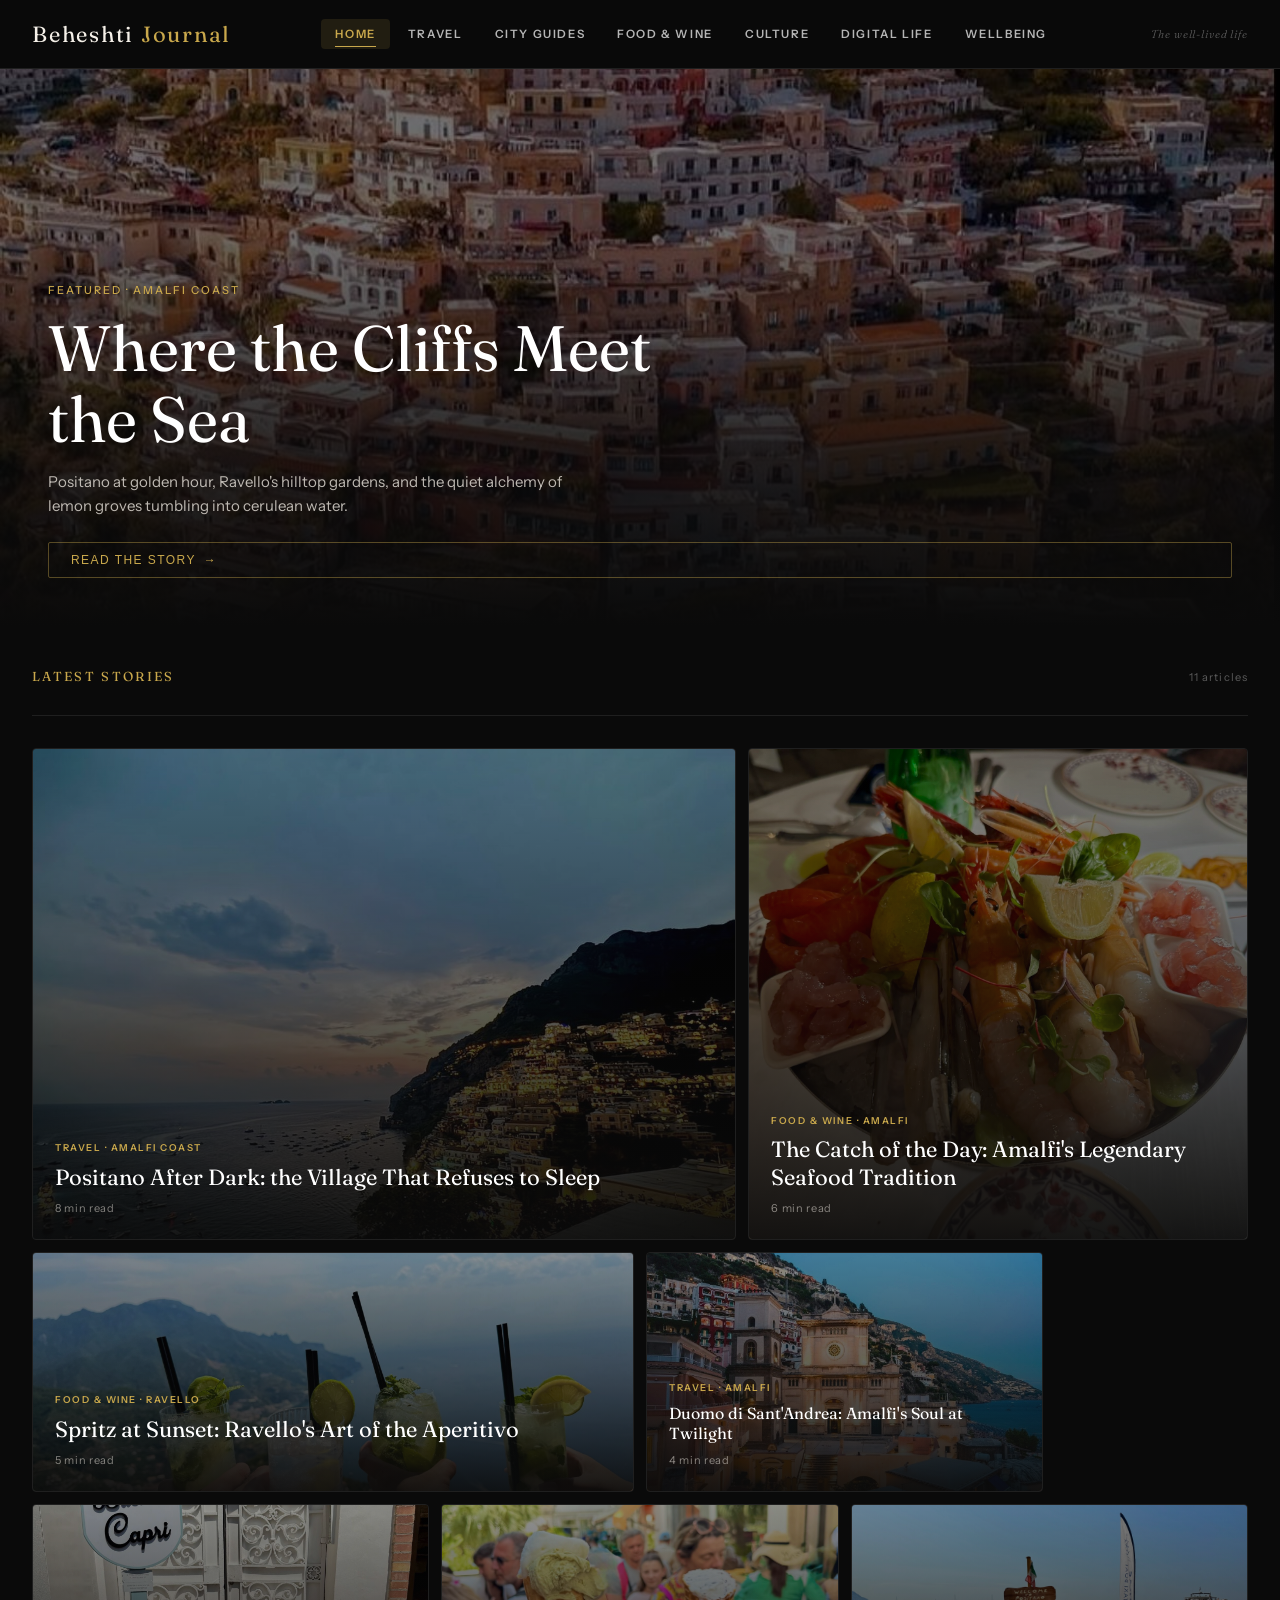
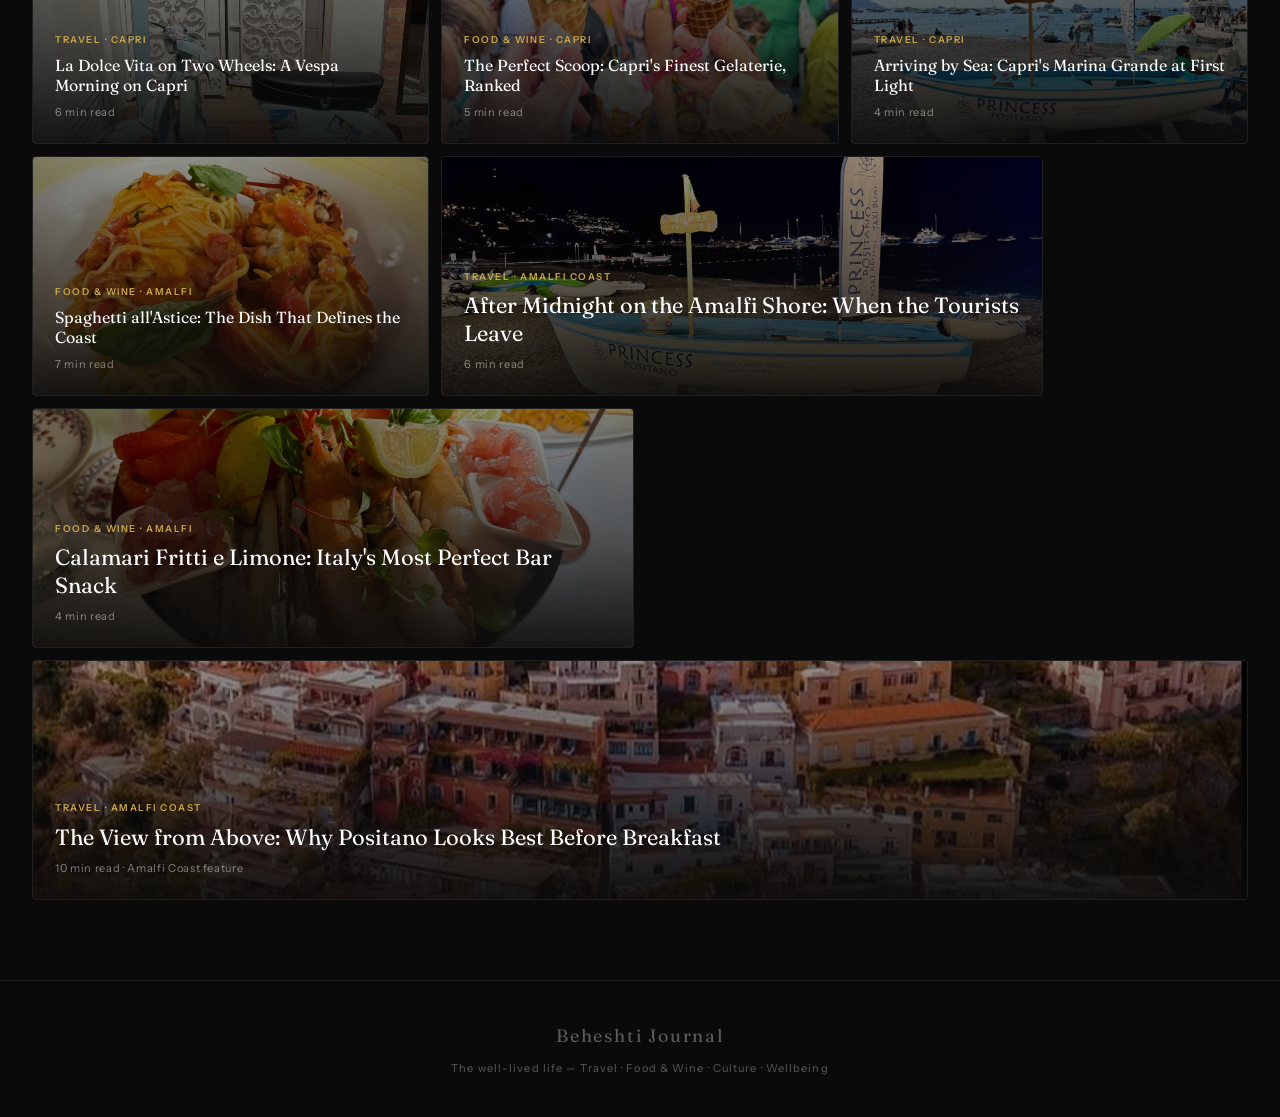
==== archive/index.html @ 1e3272e4 "Launch Beheshti editorial redesign, preserve articles, add privacy and analytics" ====
<!DOCTYPE html>
<html lang="en">
<head><base href="/"><meta name="robots" content="noindex,follow">
  <meta charset="UTF-8" />
  <meta name="viewport" content="width=device-width, initial-scale=1.0" />
  <title>Beheshti Journal — Luxury Travel, Food &amp; Culture</title>
  <meta name="description" content="A luxury editorial journal covering travel, food and wine, culture, and the well-lived life." />
  <link rel="stylesheet" href="style.css" />
</head>
<body>

<!-- ══════════════════════════════════════════════════════════
     HEADER
══════════════════════════════════════════════════════════ -->
<header id="site-header">
  <div class="header-inner">
    <div class="site-wordmark" onclick="showHome()">
      Beheshti <span>Journal</span>
    </div>

    <nav class="main-nav" role="navigation" aria-label="Main navigation">
      <button class="nav-tab active" data-tab="home"        onclick="showTab('home')">Home</button>
      <button class="nav-tab"        data-tab="travel"      onclick="showTab('travel')">Travel</button>
      <button class="nav-tab"        data-tab="city-guides" onclick="showTab('city-guides')">City Guides</button>
      <button class="nav-tab"        data-tab="food"        onclick="showTab('food')">Food &amp; Wine</button>
      <button class="nav-tab"        data-tab="culture"     onclick="showTab('culture')">Culture</button>
      <button class="nav-tab"        data-tab="digital"     onclick="showTab('digital')">Digital Life</button>
      <button class="nav-tab"        data-tab="wellbeing"   onclick="showTab('wellbeing')">Wellbeing</button>
    </nav>

    <div class="header-right">
      <span class="tagline">The well-lived life</span>
    </div>
  </div>
</header>

<!-- ══════════════════════════════════════════════════════════
     APP SHELL
══════════════════════════════════════════════════════════ -->
<main id="app">

  <!-- ── ARTICLE VIEW (shared, overlays tabs) ─────────────── -->
  <div id="article-view"></div>

  <!-- ── HOME TAB ─────────────────────────────────────────── -->
  <div id="tab-home" class="view active">

    <!-- Hero -->
    <div class="hero">
      <div class="hero-bg" id="hero-bg"
           style="background-image:url('images/travel-amalfi-positano-aerial.jpg')"></div>
      <div class="hero-overlay"></div>
      <div class="hero-content">
        <p class="hero-eyebrow">Featured · Amalfi Coast</p>
        <h1 class="hero-title">Where the Cliffs Meet the Sea</h1>
        <p class="hero-sub">Positano at golden hour, Ravello's hilltop gardens, and the quiet alchemy of lemon groves tumbling into cerulean water.</p>
        <button class="btn-read" onclick="openArticle('positano-aerial')">Read the story</button>
      </div>
    </div>

    <!-- Bento grid -->
    <div class="section-wrap">
      <div class="section-header">
        <span class="section-title">Latest Stories</span>
        <span class="section-count">11 articles</span>
      </div>

      <div class="bento-grid">

        <!-- Row 1: hero + tall -->
        <div class="card card--hero" onclick="openArticle('positano-dusk')">
          <div class="card-img"><img src="images/travel-amalfi-positano-dusk.jpg" alt="Positano at dusk" loading="lazy" /></div>
          <div class="card-overlay"></div>
          <div class="card-body">
            <span class="card-cat">Travel · Amalfi Coast</span>
            <h2 class="card-title">Positano After Dark: the Village That Refuses to Sleep</h2>
            <p class="card-meta">8 min read</p>
          </div>
        </div>

        <div class="card card--tall" onclick="openArticle('seafood-platter')">
          <div class="card-img"><img src="images/food-amalfi-seafood-platter.jpg" alt="Amalfi seafood platter" loading="lazy" /></div>
          <div class="card-overlay"></div>
          <div class="card-body">
            <span class="card-cat">Food &amp; Wine · Amalfi</span>
            <h2 class="card-title">The Catch of the Day: Amalfi's Legendary Seafood Tradition</h2>
            <p class="card-meta">6 min read</p>
          </div>
        </div>

        <!-- Row 2: wide + std + std -->
        <div class="card card--wide" onclick="openArticle('ravello-cocktails')">
          <div class="card-img"><img src="images/food-amalfi-ravello-cocktails.jpg" alt="Cocktails in Ravello" loading="lazy" /></div>
          <div class="card-overlay"></div>
          <div class="card-body">
            <span class="card-cat">Food &amp; Wine · Ravello</span>
            <h2 class="card-title">Spritz at Sunset: Ravello's Art of the Aperitivo</h2>
            <p class="card-meta">5 min read</p>
          </div>
        </div>

        <div class="card card--std" onclick="openArticle('church-dusk')">
          <div class="card-img"><img src="images/travel-amalfi-church-dusk.jpg" alt="Amalfi church at dusk" loading="lazy" /></div>
          <div class="card-overlay"></div>
          <div class="card-body">
            <span class="card-cat">Travel · Amalfi</span>
            <h2 class="card-title">Duomo di Sant'Andrea: Amalfi's Soul at Twilight</h2>
            <p class="card-meta">4 min read</p>
          </div>
        </div>

        <div class="card card--std" onclick="openArticle('capri-vespa')">
          <div class="card-img"><img src="images/travel-capri-dg-vespa.jpg" alt="Vespa on Capri" loading="lazy" /></div>
          <div class="card-overlay"></div>
          <div class="card-body">
            <span class="card-cat">Travel · Capri</span>
            <h2 class="card-title">La Dolce Vita on Two Wheels: A Vespa Morning on Capri</h2>
            <p class="card-meta">6 min read</p>
          </div>
        </div>

        <!-- Row 3 -->
        <div class="card card--std" onclick="openArticle('capri-gelato')">
          <div class="card-img"><img src="images/travel-capri-gelato.jpg" alt="Gelato on Capri" loading="lazy" /></div>
          <div class="card-overlay"></div>
          <div class="card-body">
            <span class="card-cat">Food &amp; Wine · Capri</span>
            <h2 class="card-title">The Perfect Scoop: Capri's Finest Gelaterie, Ranked</h2>
            <p class="card-meta">5 min read</p>
          </div>
        </div>

        <div class="card card--std" onclick="openArticle('capri-marina')">
          <div class="card-img"><img src="images/travel-capri-marina.jpg" alt="Capri marina" loading="lazy" /></div>
          <div class="card-overlay"></div>
          <div class="card-body">
            <span class="card-cat">Travel · Capri</span>
            <h2 class="card-title">Arriving by Sea: Capri's Marina Grande at First Light</h2>
            <p class="card-meta">4 min read</p>
          </div>
        </div>

        <div class="card card--std" onclick="openArticle('lobster-pasta')">
          <div class="card-img"><img src="images/food-amalfi-lobster-pasta.jpg" alt="Lobster pasta Amalfi" loading="lazy" /></div>
          <div class="card-overlay"></div>
          <div class="card-body">
            <span class="card-cat">Food &amp; Wine · Amalfi</span>
            <h2 class="card-title">Spaghetti all'Astice: The Dish That Defines the Coast</h2>
            <p class="card-meta">7 min read</p>
          </div>
        </div>

        <!-- Row 4 -->
        <div class="card card--wide" onclick="openArticle('beach-night')">
          <div class="card-img"><img src="images/travel-amalfi-beach-night.jpg" alt="Amalfi beach at night" loading="lazy" /></div>
          <div class="card-overlay"></div>
          <div class="card-body">
            <span class="card-cat">Travel · Amalfi Coast</span>
            <h2 class="card-title">After Midnight on the Amalfi Shore: When the Tourists Leave</h2>
            <p class="card-meta">6 min read</p>
          </div>
        </div>

        <div class="card card--wide" onclick="openArticle('calamari')">
          <div class="card-img"><img src="images/food-amalfi-calamari.jpg" alt="Calamari fritti" loading="lazy" /></div>
          <div class="card-overlay"></div>
          <div class="card-body">
            <span class="card-cat">Food &amp; Wine · Amalfi</span>
            <h2 class="card-title">Calamari Fritti e Limone: Italy's Most Perfect Bar Snack</h2>
            <p class="card-meta">4 min read</p>
          </div>
        </div>

        <!-- Full-width feature -->
        <div class="card card--full" onclick="openArticle('positano-aerial')">
          <div class="card-img"><img src="images/travel-amalfi-positano-aerial.jpg" alt="Positano aerial" loading="lazy" /></div>
          <div class="card-overlay"></div>
          <div class="card-body">
            <span class="card-cat">Travel · Amalfi Coast</span>
            <h2 class="card-title">The View from Above: Why Positano Looks Best Before Breakfast</h2>
            <p class="card-meta">10 min read · Amalfi Coast feature</p>
          </div>
        </div>

      </div><!-- /.bento-grid -->
    </div><!-- /.section-wrap -->
  </div><!-- #tab-home -->


  <!-- ── TRAVEL TAB ─────────────────────────────────────────── -->
  <div id="tab-travel" class="view">
    <div class="section-wrap">
      <div class="section-header">
        <span class="section-title">Travel</span>
        <span class="section-desc">Places we've been and how they actually felt.</span>
        <span class="section-count">7 stories</span>
      </div>
      <div class="tab-grid">
        <div class="card card--featured" onclick="openArticle('ferragosto-amalfi')">
          <div class="card-img"><img src="images/travel-amalfi-positano-dusk.jpg" alt="Positano at dusk, Ferragosto night — boats in the bay, town lit from below"></div>
          <div class="card-overlay"></div>
          <div class="card-body"><span class="card-cat">Travel · Amalfi Coast</span><h2 class="card-title">Ferragosto on the Amalfi Coast</h2></div>
        </div>
        <div class="card" onclick="openArticle('positano-aerial')">
          <div class="card-img"><img src="images/travel-amalfi-positano-aerial.jpg" alt="Positano aerial" loading="lazy" /></div>
          <div class="card-overlay"></div>
          <div class="card-body"><span class="card-cat">Amalfi Coast</span><h2 class="card-title">The View from Above: Why Positano Looks Best Before Breakfast</h2></div>
        </div>
        <div class="card" onclick="openArticle('positano-dusk')">
          <div class="card-img"><img src="images/travel-amalfi-positano-dusk.jpg" alt="Positano at dusk" loading="lazy" /></div>
          <div class="card-overlay"></div>
          <div class="card-body"><span class="card-cat">Amalfi Coast</span><h2 class="card-title">Positano After Dark</h2></div>
        </div>
        <div class="card" onclick="openArticle('church-dusk')">
          <div class="card-img"><img src="images/travel-amalfi-church-dusk.jpg" alt="Amalfi church" loading="lazy" /></div>
          <div class="card-overlay"></div>
          <div class="card-body"><span class="card-cat">Amalfi</span><h2 class="card-title">Duomo di Sant'Andrea at Twilight</h2></div>
        </div>
        <div class="card" onclick="openArticle('capri-vespa')">
          <div class="card-img"><img src="images/travel-capri-dg-vespa.jpg" alt="Vespa Capri" loading="lazy" /></div>
          <div class="card-overlay"></div>
          <div class="card-body"><span class="card-cat">Capri</span><h2 class="card-title">La Dolce Vita on Two Wheels</h2></div>
        </div>
        <div class="card" onclick="openArticle('capri-marina')">
          <div class="card-img"><img src="images/travel-capri-marina.jpg" alt="Capri marina" loading="lazy" /></div>
          <div class="card-overlay"></div>
          <div class="card-body"><span class="card-cat">Capri</span><h2 class="card-title">Arriving by Sea: Marina Grande at First Light</h2></div>
        </div>
        <div class="card" onclick="openArticle('beach-night')">
          <div class="card-img"><img src="images/travel-amalfi-beach-night.jpg" alt="Amalfi beach night" loading="lazy" /></div>
          <div class="card-overlay"></div>
          <div class="card-body"><span class="card-cat">Amalfi Coast</span><h2 class="card-title">After Midnight on the Amalfi Shore</h2></div>
        </div>
      </div>
    </div>
  </div>

  <!-- ── CITY GUIDES TAB ────────────────────────────────────── -->
  <div id="tab-city-guides" class="view">
    <div class="section-wrap">
      <div class="section-header">
        <span class="section-title">City Guides</span>
        <span class="section-desc">Cities through our lens.</span>
        <span class="section-count">Coming soon</span>
      </div>
      <div class="tab-grid">
        <div class="card card--text" onclick="openArticle('positano-aerial')">
          <div class="card-img"><img src="images/travel-amalfi-positano-aerial.jpg" alt="" loading="lazy" /></div>
          <div class="card-overlay"></div>
          <div class="card-body"><span class="card-cat">Amalfi Coast</span><h2 class="card-title">The Complete Positano Guide</h2><p class="card-meta">Where to stay, eat, and what to skip</p></div>
        </div>
        <div class="card" onclick="openArticle('capri-marina')">
          <div class="card-img"><img src="images/travel-capri-marina.jpg" alt="" loading="lazy" /></div>
          <div class="card-overlay"></div>
          <div class="card-body"><span class="card-cat">Capri</span><h2 class="card-title">Capri: Beyond the Blue Grotto</h2><p class="card-meta">The insider's 48-hour itinerary</p></div>
        </div>
        <div class="card card--text" style="background:var(--bg-card);">
          <div class="card-body" style="justify-content:center; align-items:center; text-align:center;">
            <span class="card-cat">Upcoming</span>
            <h2 class="card-title" style="font-size:18px; color:var(--muted);">Naples · Rome · Ravello</h2>
          </div>
        </div>
      </div>
    </div>
  </div>

  <!-- ── FOOD & WINE TAB ────────────────────────────────────── -->
  <div id="tab-food" class="view">
    <div class="section-wrap">
      <div class="section-header">
        <span class="section-title">Food &amp; Wine</span>
        <span class="section-desc">Meals that stayed with us.</span>
        <span class="section-count">5 stories</span>
      </div>
      <div class="tab-grid">
        <div class="card" onclick="openArticle('seafood-platter')">
          <div class="card-img"><img src="images/food-amalfi-seafood-platter.jpg" alt="Seafood platter" loading="lazy" /></div>
          <div class="card-overlay"></div>
          <div class="card-body"><span class="card-cat">Amalfi</span><h2 class="card-title">The Catch of the Day: Amalfi's Legendary Seafood Tradition</h2></div>
        </div>
        <div class="card" onclick="openArticle('ravello-cocktails')">
          <div class="card-img"><img src="images/food-amalfi-ravello-cocktails.jpg" alt="Ravello cocktails" loading="lazy" /></div>
          <div class="card-overlay"></div>
          <div class="card-body"><span class="card-cat">Ravello</span><h2 class="card-title">Spritz at Sunset: Ravello's Art of the Aperitivo</h2></div>
        </div>
        <div class="card" onclick="openArticle('lobster-pasta')">
          <div class="card-img"><img src="images/food-amalfi-lobster-pasta.jpg" alt="Lobster pasta" loading="lazy" /></div>
          <div class="card-overlay"></div>
          <div class="card-body"><span class="card-cat">Amalfi</span><h2 class="card-title">Spaghetti all'Astice: The Dish That Defines the Coast</h2></div>
        </div>
        <div class="card" onclick="openArticle('capri-gelato')">
          <div class="card-img"><img src="images/travel-capri-gelato.jpg" alt="Capri gelato" loading="lazy" /></div>
          <div class="card-overlay"></div>
          <div class="card-body"><span class="card-cat">Capri</span><h2 class="card-title">The Perfect Scoop: Capri's Finest Gelaterie, Ranked</h2></div>
        </div>
        <div class="card" onclick="openArticle('calamari')">
          <div class="card-img"><img src="images/food-amalfi-calamari.jpg" alt="Calamari fritti" loading="lazy" /></div>
          <div class="card-overlay"></div>
          <div class="card-body"><span class="card-cat">Amalfi</span><h2 class="card-title">Calamari Fritti e Limone</h2></div>
        </div>
      </div>
    </div>
  </div>

  <!-- ── CULTURE TAB ────────────────────────────────────────── -->
  <div id="tab-culture" class="view">
    <div class="section-wrap">
      <div class="section-header">
        <span class="section-title">Culture</span>
        <span class="section-desc">What we're watching, reading, and noticing.</span>
        <span class="section-count">Coming soon</span>
      </div>
      <div class="tab-grid">
        <div class="card" onclick="openArticle('church-dusk')">
          <div class="card-img"><img src="images/travel-amalfi-church-dusk.jpg" alt="Amalfi Duomo" loading="lazy" /></div>
          <div class="card-overlay"></div>
          <div class="card-body"><span class="card-cat">Amalfi</span><h2 class="card-title">The Duomo's Eight Centuries of Stories</h2></div>
        </div>
        <div class="card card--text" style="background:var(--bg-card); border:1px solid var(--border);">
          <div class="card-body" style="justify-content:center; align-items:center; text-align:center; height:100%; position:relative;">
            <span class="card-cat">Upcoming</span>
            <h2 class="card-title" style="font-size:18px; color:var(--muted);">Music · Art · Architecture</h2>
          </div>
        </div>
        <div class="card card--text" style="background:var(--bg-card); border:1px solid var(--border);">
          <div class="card-body" style="justify-content:center; align-items:center; text-align:center; height:100%; position:relative;">
            <span class="card-cat">Upcoming</span>
            <h2 class="card-title" style="font-size:18px; color:var(--muted);">Literature &amp; Film</h2>
          </div>
        </div>
      </div>
    </div>
  </div>

  <!-- ── DIGITAL LIFE TAB ───────────────────────────────────── -->
  <div id="tab-digital" class="view">
    <div class="section-wrap">
      <div class="section-header">
        <span class="section-title">Digital Life</span>
        <span class="section-desc">How we actually use technology.</span>
        <span class="section-count">Coming soon</span>
      </div>
      <div class="tab-grid">
        <div class="card card--text" style="background:var(--bg-card); border:1px solid var(--border);">
          <div class="card-body" style="justify-content:center; align-items:center; text-align:center; height:100%; position:relative;">
            <span class="card-cat">Upcoming</span>
            <h2 class="card-title" style="font-size:18px; color:var(--muted);">Technology &amp; the Well-Lived Life</h2>
          </div>
        </div>
        <div class="card card--text" style="background:var(--bg-card); border:1px solid var(--border);">
          <div class="card-body" style="justify-content:center; align-items:center; text-align:center; height:100%; position:relative;">
            <span class="card-cat">Upcoming</span>
            <h2 class="card-title" style="font-size:18px; color:var(--muted);">Tools We Actually Use</h2>
          </div>
        </div>
        <div class="card card--text" style="background:var(--bg-card); border:1px solid var(--border);">
          <div class="card-body" style="justify-content:center; align-items:center; text-align:center; height:100%; position:relative;">
            <span class="card-cat">Upcoming</span>
            <h2 class="card-title" style="font-size:18px; color:var(--muted);">AI, Travel &amp; Photography</h2>
          </div>
        </div>
      </div>
    </div>
  </div>

  <!-- ── WELLBEING TAB ──────────────────────────────────────── -->
  <div id="tab-wellbeing" class="view">
    <div class="section-wrap">
      <div class="section-header">
        <span class="section-title">Wellbeing</span>
        <span class="section-desc">Routines, resets, and how we live.</span>
        <span class="section-count">Coming soon</span>
      </div>
      <div class="tab-grid">
        <div class="card card--text" style="background:var(--bg-card); border:1px solid var(--border);">
          <div class="card-body" style="justify-content:center; align-items:center; text-align:center; height:100%; position:relative;">
            <span class="card-cat">Upcoming</span>
            <h2 class="card-title" style="font-size:18px; color:var(--muted);">Slow Travel &amp; Mindful Mornings</h2>
          </div>
        </div>
        <div class="card card--text" style="background:var(--bg-card); border:1px solid var(--border);">
          <div class="card-body" style="justify-content:center; align-items:center; text-align:center; height:100%; position:relative;">
            <span class="card-cat">Upcoming</span>
            <h2 class="card-title" style="font-size:18px; color:var(--muted);">The Mediterranean Diet in Practice</h2>
          </div>
        </div>
        <div class="card card--text" style="background:var(--bg-card); border:1px solid var(--border);">
          <div class="card-body" style="justify-content:center; align-items:center; text-align:center; height:100%; position:relative;">
            <span class="card-cat">Upcoming</span>
            <h2 class="card-title" style="font-size:18px; color:var(--muted);">Rest as a Practice</h2>
          </div>
        </div>
      </div>
    </div>
  </div>

</main><!-- /#app -->

<!-- ══════════════════════════════════════════════════════════
     FOOTER
══════════════════════════════════════════════════════════ -->
<footer>
  <div class="footer-inner">
    <p class="footer-word">Beheshti Journal</p>
    <p class="footer-sub">The well-lived life — Travel · Food &amp; Wine · Culture · Wellbeing</p>
  </div>
</footer>

<!-- ══════════════════════════════════════════════════════════
     ARTICLE DATA
══════════════════════════════════════════════════════════ -->
<script>
const ARTICLES = {

  'ferragosto-amalfi': {
    category: 'Travel · Amalfi Coast',
    title: 'Ferragosto on the Amalfi Coast',
    lede: 'Four days in Positano, Amalfi, and Ravello — arriving on Italy\'s most crowded night of the year, and finding something quieter on the other side of it.',
    date: 'August 2025',
    readTime: '12 min read',
    hero: 'images/travel-amalfi-positano-dusk.jpg',
    photos: [
      { src: 'images/travel-amalfi-fireworks-bay.jpg', caption: 'The whole town watched from wherever it could stand.' },
      { src: 'images/travel-amalfi-mojito-toast.jpg', caption: 'Dinner stretched longer than expected.' },
      { src: 'images/travel-amalfi-terrazza-infinito.jpg', caption: 'We didn\'t plan to stay.' },
    ],
    body: `
      <p>We pulled in around five-thirty. The water was already full of boats. Not anchored — waiting. Everything around the bay had the feeling of a crowd holding its breath before something, and we didn\'t yet know what that something was.</p>

      <p>The hotel was halfway up the hill, exactly where the town folds over itself. You could see the church dome from the terrace. Below it, Spiaggia Grande was packed solid, the dark-grey pebbles invisible under bodies and inflatables. It was loud and slightly absurd and completely Italian, and we stood on the terrace watching it for a long time before going inside.</p>

      <div class="article-img-full">
        <img src="images/travel-amalfi-positano-hillside.jpg" alt="Positano hillside at golden hour">
        <p class="caption">First evening light on the hillside.</p>
      </div>

      <p>August 15 is Ferragosto — the Feast of the Assumption, Italy\'s summer peak. In Positano, that means the entire bay turns into a floating party, and at midnight, fireworks launched from the water light up the whole vertical face of the town.</p>

      <h2>La Sponda, Le Sirenuse</h2>

      <p>We had booked La Sponda weeks before leaving. The restaurant is on a terrace cantilevered out from the Le Sirenuse hotel, lit by candles in every direction. The langoustines came first — raw, on ice, arranged with no drama beyond the fact of themselves. They tasted like cold water and salt.</p>

      <div class="article-img-full">
        <img src="images/travel-amalfi-langoustines.jpg" alt="Raw langoustines on ice — La Sponda">
        <p class="caption">The seafood arrived clean and precise.</p>
      </div>

      <p>We ordered the Taurasi next, a 2014 Vigna Cinque Querce from Salvatore Molettieri. Iron and dried fruit and something further back — the kind of wine that slows a meal down, which is what a meal like that one needs.</p>

      <div class="article-img-pair">
        <img src="images/travel-amalfi-taurasi-wine.jpg" alt="Taurasi wine — bottle and glass">
        <img src="images/travel-amalfi-coupe-cocktails.jpg" alt="Two golden coupe cocktails">
      </div>

      <h2>Midnight — Ferragosto</h2>

      <p>We were back on the hotel terrace by eleven-thirty. Then just after midnight — a single launch from the water, a pause, and the sky opened. What surprised us was the sound. Over water, with the cliff face of Positano behind you amplifying everything, each burst comes a half-second after the flash and lands in your chest.</p>

      <div class="article-img-full">
        <img src="images/travel-amalfi-fireworks-bay.jpg" alt="Ferragosto fireworks over Positano bay">
        <p class="caption">The whole town watched from wherever it could stand.</p>
      </div>

      <h2>August 16 — Spiaggia Grande</h2>

      <p>The morning after Ferragosto is the morning when you find out how many people were actually in Positano. The beach was at capacity by nine. We had front-row sunbeds at L\'Incanto — you could face the water and let the crowd recede behind you.</p>

      <div class="article-img-full">
        <img src="images/travel-amalfi-spiaggia-grande.jpg" alt="Spiaggia Grande packed — Ferragosto weekend">
        <p class="caption">We hadn\'t expected quite this many people.</p>
      </div>

      <div class="insight-block">
        <span class="insight-label">What we didn't expect</span>
        <p>Ferragosto weekend is the busiest stretch of the Italian summer. We knew this in the abstract. The lesson for next time: arrive a week earlier, or a week later. The coast is still the coast.</p>
      </div>

      <div class="article-img-pair">
        <img src="images/travel-amalfi-espresso-view.jpg" alt="Espresso held up against Positano bay">
        <img src="images/travel-amalfi-calamari.jpg" alt="Calamari fritti e zucchine">
      </div>

      <h2>The Drive to Amalfi</h2>

      <p>We left at half past eight. We stopped in Praiano, where we did not expect to stop at all. Built into the cliff beside the road is a presepe — a permanent miniature recreation of Praiano itself, hundreds of tiny painted buildings stacked against the rock face, with figures and fishing boats. A sign explains it. We stood there longer than we meant to.</p>

      <div class="article-img-full">
        <img src="images/travel-amalfi-praiano-presepe.jpg" alt="Presepe di Praiano — miniature village built into cliff">
        <p class="caption">We didn\'t plan to stay.</p>
      </div>

      <p>Amalfi town was beautiful and genuinely difficult on a Sunday in August. The cathedral earns everything written about it. We climbed the steps, bought coffee and a sfogliatella at Pasticceria Pansa, watched the crowd arrange itself.</p>

      <div class="article-img-full">
        <img src="images/travel-amalfi-cathedral-steps.jpg" alt="Amalfi Cathedral steps — August crowds">
        <p class="caption">The cathedral was worth it. The piazza required patience.</p>
      </div>

      <h2>Ravello — Elevation Changes Everything</h2>

      <p>The road up to Ravello takes twenty minutes and adds what feels like a different season. We arrived around three and went directly to Villa Rufolo. What the guidebooks call the belvedere is a small stone terrace with a concert stage built at its edge — a platform that appears to float above the sea.</p>

      <div class="article-img-full">
        <img src="images/travel-amalfi-ravello-terrace.jpg" alt="Ravello terrace — red flowers, umbrella pine, coastline below">
        <p class="caption">The elevation changes the color of everything.</p>
      </div>

      <p>We walked into the grounds of Villa Cimbrone. The path in is through a grape arbor, terracotta urns on either side, dappled light. Quiet enough that you can hear your footsteps. The Terrazza dell\'Infinito appeared without warning. You walk through a gate and the cliff simply drops away.</p>

      <div class="article-img-full">
        <img src="images/travel-amalfi-terrazza-infinito.jpg" alt="Terrazza dell\'Infinito — marble busts, coastline beyond">
      </div>

      <div class="article-img-pair">
        <img src="images/travel-amalfi-marble-bust.jpg" alt="Marble bust on Infinity Terrace">
        <img src="images/travel-amalfi-cimbrone-statue.jpg" alt="Classical statue, Villa Cimbrone">
      </div>

      <h2>A Moment We Didn\'t Plan</h2>

      <p>Before dinner we sat on the terrace at Palazzo Avino and ordered mojitos. Four of them. The view looks directly down toward the coast bending toward Salerno. We hadn\'t planned this stop. The sun was still up and the view was in front of us and the mojitos arrived before we had made any decision about them. We stayed for the sunset.</p>

      <div class="article-img-full">
        <img src="images/travel-amalfi-mojito-toast.jpg" alt="Four mojitos raised — family toast, Ravello coast below">
        <p class="caption">Dinner stretched longer than expected.</p>
      </div>

      <h2>Rossellinis — Palazzo Avino</h2>

      <p>The seafood display at Rossellinis is the first thing you see. A marble counter, backlit, with oysters and whole lobsters and langoustines on crushed ice, lemons tucked between them. The message is: this is what we\'re working with tonight.</p>

      <div class="article-img-full">
        <img src="images/travel-amalfi-rossellinis-display.jpg" alt="Rossellinis seafood display — backlit marble counter">
      </div>

      <p>We drank Vigna Grotta Piana, a white from Ravello itself — Costa d\'Amalfi DOC, made by Ettore Sammarco from vines grown on the slope below us. Mineral and cool, with something almost saline in it. It made the seafood taste more like where it came from.</p>

      <div class="article-img-full">
        <img src="images/travel-amalfi-grotta-piana-wine.jpg" alt="Vigna Grotta Piana, Ravello — bottle and glass">
        <p class="caption">Made from the slope below us.</p>
      </div>

      <div class="article-img-pair">
        <img src="images/travel-amalfi-pasta-zucchini.jpg" alt="Angel hair pasta with zucchini">
        <img src="images/travel-amalfi-seafood-plate.jpg" alt="Mixed grilled seafood on ceramic plate">
      </div>

      <div class="insight-block">
        <span class="insight-label">What we would do differently</span>
        <p>We drove back to Positano after dinner — over an hour on the coastal road in the dark. Next time we stay in Ravello. The town after ten is a different place entirely.</p>
      </div>

      <h2>August 18 — Leaving</h2>

      <p>The last morning was quiet. Church bells. Coffee on the terrace before the sun got above the ridge. We checked out at eleven, went into Santa Maria Assunta for a few minutes — cool marble, the Byzantine Madonna above the altar, the smell of stone and candles. The coast road south was still empty. We didn\'t look back.</p>

      <div class="article-img-full">
        <img src="images/travel-amalfi-positano-morning.jpg" alt="Positano cliffside church dome — morning light">
        <p class="caption">Before the boats arrive.</p>
      </div>

      <p>The things that stayed with us were smaller than we expected: the miniature village in Praiano that no one had mentioned. The particular color of the light in Ravello at four in the afternoon. The sound of fireworks over water at midnight. Four mojitos and no plan for the sunset.</p>
      `,
  },

  'positano-aerial': {
    category: 'Travel · Amalfi Coast',
    title: 'The View from Above: Why Positano Looks Best Before Breakfast',
    lede: 'Before the hydrofoils arrive and the terrace restaurants fill, Positano belongs entirely to itself — a vertical village clinging to the cliffs in impossible, photogenic defiance of gravity.',
    date: 'September 2025',
    readTime: '10 min read',
    hero: 'images/travel-amalfi-positano-aerial.jpg',
    photos: [
      { src: 'images/travel-amalfi-positano-dusk.jpg', caption: 'Positano as the sun drops behind Monte Sant\'Angelo.' },
      { src: 'images/travel-amalfi-church-dusk.jpg', caption: 'The duomo\'s majolica dome, a landmark visible from sea.' }
    ],
    body: `
      <p>There is a particular quality of light on the Amalfi Coast that photographers and travel writers have been trying — and largely failing — to capture since the Grand Tour made this stretch of Campanian coastline fashionable in the 18th century. It arrives around 6:30am in late summer: a warm, amber-rose light that pours through the gap in the hills above Positano and illuminates the stacked tiers of ochre, terracotta, and chalk-white buildings in a way that makes the whole village look newly painted.</p>

      <h2>The Geometry of the Village</h2>
      <p>From above — whether from the SS163 coastal road or the terrace of a well-chosen hotel — Positano resolves into an almost abstract composition. The buildings clamber over one another like spectators at a parade: bougainvillea trails between balconies, lemon trees jut improbably from the hillside, and somewhere below, the beach at Spiaggia Grande is still empty, the blue and white sunbeds folded and stacked against the fishing boats.</p>

      <p>Positano is a village of about 4,000 permanent residents that receives roughly two million visitors a year. And yet, arriving early or late, staying more than a night or two, moving beyond the main drag of Via dei Mulini — it yields something different. The village's famous verticality means that most tourists only penetrate as deep as the beach level. Climb the hundreds of steps that serve as streets in the upper village, and you enter a quieter, more domestic Positano: cats on warm stone, the smell of espresso, a grandmother hanging washing on a line strung between two lemon trees.</p>

      <blockquote>"Positano bites deep," John Steinbeck wrote in Harper's Bazaar in 1953. "It is a dream place that isn't quite real when you are there and becomes beckoningly real after you have gone."</blockquote>

      <h2>Getting the Aerial View</h2>
      <p>The classic view — the one reproduced on millions of postcards and Instagram posts — is taken from the road above the village, typically from a layby near the turn-off for Montepertuso. The light is best in early morning or during the golden hour before sunset. A longer hike, the Sentiero degli Dei (Path of the Gods), offers even more dramatic perspectives from the ridge above town, though the full trail requires proper footwear and an early start to avoid the crowds and the heat.</p>

      <p>For those who prefer their altitude served with a Negroni, the terrace bar at Le Sirenuse hotel occupies a perch partway up the village that delivers much of the same drama with considerably more comfort. The hotel has been hosting writers, artists, and a certain strain of discerning traveller since 1951, and its terrace remains one of the finest places in Europe to watch the light change over the sea.</p>

      <h3>Where to Stay</h3>
      <p>Le Sirenuse sits at the top of the village's accommodation hierarchy — and its price list. For something more intimate, the small pensioni and rental apartments scattered through the upper village offer a more authentic experience, along with the daily cardio workout of navigating Positano's staircases. Most can be reached only on foot; part of the village's particular character is its immunity to cars.</p>

      <p>The best advice, resolutely unglamorous, is simply this: stay at least three nights, set your alarm for 6am, and walk up instead of down. Everything else will follow.</p>
    `
  },

  'positano-dusk': {
    category: 'Travel · Amalfi Coast',
    title: 'Positano After Dark: the Village That Refuses to Sleep',
    lede: 'As the last ferry departs and the day-trippers dissolve into the evening, Positano reinvents itself — louder, warmer, and considerably more interesting.',
    date: 'September 2025',
    readTime: '8 min read',
    hero: 'images/travel-amalfi-positano-dusk.jpg',
    photos: [
      { src: 'images/travel-amalfi-beach-night.jpg', caption: 'The Amalfi shore after the crowds have gone.' }
    ],
    body: `
      <p>The transformation happens quickly. By 6pm the hydrofoils and ferries from Naples and Capri have made their last runs, carrying with them the majority of Positano's day visitors. The beach bars begin converting from sun-bleached casual to something approximating elegance: tablecloths appear, candles are lit, and the resident cats adopt their evening stations with the authority of maîtres d'.</p>

      <h2>The Evening Ritual</h2>
      <p>Positano's evening begins, as most things in southern Italy do, with the passeggiata. The main lane of Via dei Mulini and the steps down to the waterfront fill with a slow, sociable promenade — a mixture of hotel guests from the terrace properties above, local families, and the small contingent of visitors who have had the foresight to book a night rather than merely a day trip.</p>

      <p>The aperitivo hour here is taken seriously. The Champagne Bar at the Music on the Rocks club — improbably carved into the rock face beside the beach — fills early. La Zagara, the terrace café-restaurant halfway up the village, serves its legendary limoncellos to a crowd that spills happily onto the street. These are not places where you linger over a single drink; they are way-stations in a longer evening's itinerary.</p>

      <h2>Dinner on the Cliffside</h2>
      <p>The village's restaurant scene has matured considerably over the past decade. Ristorante Buca di Bacco, with its sea-level terrace virtually lapped by the Mediterranean, remains the grande dame — the room where Steinbeck, Ingrid Bergman, and Franco Zeffirelli once ate. For contemporary Campanian cooking at its most refined, Da Vincenzo in the upper village delivers extraordinary pasta and seafood without the tourist-trap pricing that plagues some of its beachfront competitors.</p>

      <blockquote>The dish to order, always, is the scialatielli ai frutti di mare — the local thick, hand-cut pasta with a tide of mussels, clams, shrimp, and whatever the morning's fishing boats delivered.</blockquote>

      <p>After dinner, Positano does not exactly rage — it is not that kind of place. But it glitters. The string lights strung between the buildings come into their own as darkness falls; the little boutiques stay open until ten or eleven; and from the beach, the illuminated village stacked up the hillside presents one of those views that cause even the most photograph-weary traveller to reach for their camera one more time.</p>

      <h3>Practical Notes</h3>
      <p>Book dinner early — walk-ins are increasingly difficult at the better restaurants in high season. The beach bars require neither reservation nor apology, and the water at night, if you're inclined to a late swim, is warm enough until October and entirely untroubled by company.</p>
    `
  },

  'seafood-platter': {
    category: 'Food & Wine · Amalfi Coast',
    title: 'The Catch of the Day: Amalfi\'s Legendary Seafood Tradition',
    lede: 'On a coast where the fishing boats still go out before dawn and the restaurants negotiate with the fishermen before they negotiate with their kitchens, the seafood is not a menu choice — it is a philosophy.',
    date: 'September 2025',
    readTime: '6 min read',
    hero: 'images/food-amalfi-seafood-platter.jpg',
    photos: [
      { src: 'images/food-amalfi-lobster-pasta.jpg', caption: 'Spaghetti all\'astice — the essential Amalfi dish.' },
      { src: 'images/food-amalfi-calamari.jpg', caption: 'Calamari fritti with lemon: the perfect beginning.' }
    ],
    body: `
      <p>The Mediterranean diet — that much-invoked, much-misunderstood prescription for longevity — is best understood not as a set of nutritional guidelines but as a way of being in relation to the sea and the land. On the Amalfi Coast, it is lived rather than aspired to. The fishing boats at Atrani depart before 4am; by 7am the catch is being sorted on the quay; by noon it is on a plate.</p>

      <h2>Reading the Fritto Misto</h2>
      <p>The fritto misto di mare — a mountain of lightly battered, freshly fried mixed seafood — is the truest test of a coastal Italian restaurant's integrity. In its finest form, it contains whatever the sea provided that morning: rings of calamari, small prawns, anchovies, perhaps some tiny octopus, a few mussels opened by the heat. The batter is minimal, more suggestion than coating; the oil must be at precisely the right temperature; the result must be eaten immediately.</p>

      <p>A mediocre fritto misto — oily, heavy, assembled from frozen product — reveals a kitchen that has abandoned its principles. A perfect one, eaten on a terrace above the sea, with a glass of local Falanghina sweating in the heat, constitutes a minor argument for the existence of a benevolent universe.</p>

      <h2>The Essential Dishes</h2>
      <p>Beyond the fritto, the Amalfi Coast's seafood canon is relatively compact and entirely worth mastering. Spaghetti alle vongole — pasta with clams, white wine, parsley, olive oil, and a ferocity of garlic — is the daily bread of this coast, made here with an intensity that its inland imitations cannot approach. The local clams, harvested from the clean waters of the Tyrrhenian, have a salinity and sweetness that the dish depends upon.</p>

      <p>Pezzogna (red sea bream) baked in a crust of salt and herbs is the grand occasion dish — a whole fish, sealed and cooked, cracked open at the table in a theatrical release of steam and fragrance. Restaurants of any ambition offer it, though it requires ordering in advance. The result justifies the planning.</p>

      <blockquote>The best seafood restaurants on the Amalfi Coast share a common quality: they change their menus according to what arrived that morning, and they are unapologetic about it.</blockquote>

      <h3>Where to Eat</h3>
      <p>Il Pirata in Praiano remains something of an open secret — a simply furnished room above the coastal road where the seafood is exceptional and the prices have not yet been adjusted for the international market. In Amalfi town itself, La Caravella, which holds a Michelin star and a history stretching back to 1959, interprets the local tradition with more technical ambition. Both approaches are valid; both, on their own terms, are magnificent.</p>

      <div class="info-box">
        <h4>Practical Notes</h4>
        <ul>
          <li>Look for restaurants that post a handwritten "menu del giorno" — it signals a kitchen cooking to the catch</li>
          <li>Ask the waiter what came in that morning before ordering</li>
          <li>White wine: Furore Bianco (Marisa Cuomo), Costa d'Amalfi Bianco DOC</li>
          <li>Avoid restaurants with photographs on the menu near the tourist hotspots</li>
          <li>The best informal seafood: the alimentari and bars in Atrani, a five-minute walk from Amalfi</li>
        </ul>
      </div>
    `
  },

  'ravello-cocktails': {
    category: 'Food & Wine · Ravello',
    title: 'Spritz at Sunset: Ravello\'s Art of the Aperitivo',
    lede: 'Six hundred metres above the sea, in a village that Wagner, Greta Garbo, and Gore Vidal all chose as a retreat from the world, the aperitivo hour achieves something close to perfection.',
    date: 'September 2025',
    readTime: '5 min read',
    hero: 'images/food-amalfi-ravello-cocktails.jpg',
    photos: [],
    body: `
      <p>Ravello sits above the Amalfi Coast like a parenthetical thought — easily overlooked, impossible to forget once visited. While Positano sells itself loudly and Amalfi plays to its historical celebrity, Ravello simply exists at altitude, surrounded by terraced gardens and medieval architecture, exuding a refinement that has attracted a particular kind of visitor for centuries.</p>

      <h2>The Garden Bars</h2>
      <p>The aperitivo culture here differs from the waterfront bars below in the same way that Ravello itself differs from the coast: it is quieter, more considered, more inclined toward long conversations and the contemplation of views. The defining experience is a drink on the terrace of the Belmond Hotel Caruso, a converted 11th-century palazzo where the infinity pool appears to pour directly into the bay far below, and where the bar produces a limoncello spritz of such delicacy that it has become a kind of local institution.</p>

      <p>Villa Cimbrone, whose gardens Greta Garbo made famous by retreating here with conductor Leopold Stokowski in 1938, now operates partly as a hotel. The Belvedere of Infinity — a terrace at the garden's edge with an unobstructed drop to the Tyrrhenian — is the finest single view on the Amalfi Coast. A glass of something cold, consumed here at 6pm with the light going golden, constitutes a moment that the word "experience" barely contains.</p>

      <blockquote>"I have never seen the world as I saw it from the heights of Ravello." — André Gide</blockquote>

      <h2>What to Drink</h2>
      <p>The local limoncello — made from the sfusato amalfitano lemon, a protected variety grown only on this coast, with a fragrance and acidity that the supermarket version cannot approach — is the obvious choice. Served over ice, with or without prosecco, it captures something of the place itself: intensely aromatic, slightly sharp, warm with the heat that produced it.</p>

      <p>For those inclined toward something more complex, the coast's wine producers have raised their game considerably in recent years. The Furore Bianco from Marisa Cuomo, made from local Fenile and Ginestra grapes on impossibly steep terraced vineyards, is the wine of the region — dry, mineral, with a salinity that mirrors the sea below.</p>

      <h3>Ravello After Dark</h3>
      <p>The Ravello Music Festival, held annually through the summer in the Villa Rufolo's garden (with the sea as backdrop and the stars as ceiling), represents one of Europe's most beautiful concert settings. Tickets sell out months in advance. If you cannot attend, the sound of the orchestra drifting through the village streets on a summer evening is its own reward.</p>
    `
  },

  'church-dusk': {
    category: 'Travel · Amalfi',
    title: 'Duomo di Sant\'Andrea: Amalfi\'s Soul at Twilight',
    lede: 'The cathedral that has watched over this ancient maritime republic for nine centuries is most itself as the light fails and the day-trippers retreat, leaving the piazza to those who have nowhere else to be.',
    date: 'September 2025',
    readTime: '4 min read',
    hero: 'images/travel-amalfi-church-dusk.jpg',
    photos: [],
    body: `
      <p>Amalfi was, before it was a tourist destination, a maritime republic — a naval power of sufficient influence that it once rivalled Genoa, Venice, and Pisa. The Duomo di Sant'Andrea, begun in the 9th century and substantially expanded through the 11th and 12th, is the architectural expression of that vanished confidence: its Arab-Norman facade, its striped marble, its bronze doors cast in Constantinople, speak of a city that traded with the known world and brought the known world home.</p>

      <h2>The Facade at Dusk</h2>
      <p>The cathedral faces west, and in the late afternoon the Piazza del Duomo becomes one of the more extraordinary pieces of theatre on the Italian coast. The polychrome facade — layers of black-and-white striped marble, Byzantine mosaics, blind arcades in the Moorish style — catches the setting light and transforms it. The gold of the mosaic changes from static to luminous; the shadows deepen between the columns; the whole composition becomes a lesson in the aesthetic ambitions of medieval Mediterranean culture.</p>

      <p>The 62 steps leading up to the cathedral entrance are occupied, through most of the day, by seated tourists, gelato vendors, and the constant human flow of a busy coastal town. At dusk, as the shadows claim the piazza, the steps empty and something changes. The locals re-emerge: old men on the benches, children on bicycles, couples walking slowly in the manner of people who have no reason to hurry. The cathedral watches over it all with the patience of nine centuries.</p>

      <blockquote>The bronze doors, made in Constantinople around 1066, are among the oldest in Italy still in their original position. Run your hand along them and you touch the Amalfi Republic at the height of its power.</blockquote>

      <h2>Inside the Cathedral</h2>
      <p>The interior, heavily restored in the baroque period, is less remarkable than the facade — though the Chiostro del Paradiso, a 13th-century cloister in the Arab-Norman style with interlaced arches and a garden of palm trees and ancient sarcophagi, is one of the most beautiful enclosed spaces on the coast. The crypt below the main altar contains the relics of Sant'Andrea, brought from Constantinople in 1206 and still the object of the town's principal festival each June.</p>

      <p>Admission to the cathedral is free in the evening hours. The cloister charges a modest entrance fee and closes before sunset — arrive by 5:30pm to see it in its best light.</p>
    `
  },

  'capri-vespa': {
    category: 'Travel · Capri',
    title: 'La Dolce Vita on Two Wheels: A Vespa Morning on Capri',
    lede: 'The island has been declaring itself paradisiacal since the Emperor Tiberius built his twelve villas here. A morning on a rented scooter confirms that some reputations are entirely earned.',
    date: 'August 2025',
    readTime: '6 min read',
    hero: 'images/travel-capri-dg-vespa.jpg',
    photos: [
      { src: 'images/travel-capri-gelato.jpg', caption: 'The essential mid-morning Capri decision.' }
    ],
    body: `
      <p>Capri operates at two speeds. There is the speed of the piazzetta — the tiny, absurdly glamorous central square where the famous and the famously wealthy gather to be seen at café tables the size of dinner plates, where a cappuccino costs what a small country's GDP might once have been, and where the performance of leisure is conducted at an almost geological pace. And then there is the speed of everything else: the hairpin roads cut into the white limestone cliffs, the delivery trucks negotiating impossible corners, the scooters threading between them with the casual certainty of people who have been doing this all their lives.</p>

      <h2>The Scooter Option</h2>
      <p>Renting a scooter or small motorcycle on Capri is one of those decisions that feels slightly reckless in planning and entirely natural in execution. The island's road network is essentially a single main road circling the high ground between Capri town and Anacapri, with a series of lanes descending to the various coves and lookout points below. Traffic is rarely fast; the scenery demands that you stop frequently.</p>

      <p>The route to Anacapri along the Via Krupp — the vertiginous zigzag path cut into the cliff face by the German industrialist Friedrich Alfred Krupp in 1900 — is now walkable only, and only when it is open (rockfall closes it periodically). But the road above it, offering the same views over the Faraglioni sea stacks and the Marina Piccola far below, is accessible by scooter and provides a reminder that this island's relationship with the dramatic gesture has deep historical roots.</p>

      <blockquote>The Faraglioni — three limestone sea stacks rising from the water off the eastern tip of the island — are Capri's most reproduced image and, in person, their most compelling one. They are best seen from the water, but the view from the road above is considerable.</blockquote>

      <h2>The Anacapri Detour</h2>
      <p>Anacapri, the island's second town, sits higher and feels quieter than Capri town — less curated, more lived-in, with a market and a bus stop and the Villa San Michele, the extraordinary home built by Swedish doctor Axel Munthe in the early 20th century, now open as a museum and occupying a position at the cliff's edge that challenges belief. The gardens, scented with wisteria and jasmine and overlooking the Gulf of Naples, contain one of the island's finest views at a price that even non-oligarchs can manage.</p>

      <h3>Practical Notes</h3>
      <p>Scooter rental from Marina Grande is straightforward; bring a driving licence (motorcycle licence required for larger engines) and a credit card. Helmets are provided and mandatory. The island's roads can be busy midday in July and August; a 7:30am start gives you the roads largely to yourself and the light at its most theatrical. Return the scooter by noon and reward yourself with gelato at one of the Anacapri bars before the crowds arrive.</p>
    `
  },

  'capri-gelato': {
    category: 'Food & Wine · Capri',
    title: 'The Perfect Scoop: Capri\'s Finest Gelaterie, Ranked',
    lede: 'On an island where luxury is the local currency, it is entirely in keeping that even the gelato is exceptional. Here is where to find it.',
    date: 'August 2025',
    readTime: '5 min read',
    hero: 'images/travel-capri-gelato.jpg',
    photos: [],
    body: `
      <p>The great Italian gelaterie are not distinguished by the number of flavours they offer but by their devotion to a few: the depth of their pistacchio, the intensity of their nocciola, the clarity of their lemon. On an island where the sfusato amalfitano — the long, intensely fragrant lemon indigenous to this stretch of coast — grows in gardens and terraces all around you, a lemon gelato becomes almost an act of terroir.</p>

      <h2>The Hierarchy</h2>
      <p>Gelateria Buonocore, on Via Vittorio Emanuele in Capri town, has been operating since 1953 and remains the reference point. The lemon sorbet is made with fresh juice, no stabilisers, and a sugar content calibrated to complement rather than overwhelm the citrus. It is served in a brioche — the Neapolitan custom, and the correct one — or in a cone if you insist. The pistachio, made with Bronte nuts from Sicily, is the colour of old money: not the lurid green of food colouring but the dignified grey-green of the real thing.</p>

      <p>Gelateria Classica, slightly further along the same street, is the challenger. Its offerings are more experimental — a crema di Capri flavour combines local honey, lemon zest, and ricotta in a composition that should not work and emphatically does — and the proprietor is the kind of artisan who will explain, at length and with genuine enthusiasm, exactly what is in each tub and why.</p>

      <blockquote>The debate between Buonocore and Classica is Capri's most heated ongoing discussion. Our position: visit both, order the lemon at the first and the pistachio at the second, and declare a draw.</blockquote>

      <h2>The Anacapri Alternative</h2>
      <p>In Anacapri, Il Sorbetto di Capri, a small laboratorio artisanale just off the main square, produces granita rather than gelato — the Sicilian method, coarser and icier, intensely flavoured — that is, in the opinion of those who know, superior to both of its Capri town rivals for the sheer purity of the lemon and almond versions. It is open only in the mornings. Plan accordingly.</p>

      <h3>What to Order</h3>
      <p>Lemon: always. Nocciola (hazelnut): always. Fragola (strawberry): only in June and July when the local berries are in season. Anything in a pre-packaged tub or labelled in six languages: never.</p>
    `
  },

  'capri-marina': {
    category: 'Travel · Capri',
    title: 'Arriving by Sea: Capri\'s Marina Grande at First Light',
    lede: 'The proper approach to Capri has always been by water. The island reveals itself slowly, then all at once.',
    date: 'August 2025',
    readTime: '4 min read',
    hero: 'images/travel-capri-marina.jpg',
    photos: [],
    body: `
      <p>The ferry from Naples takes about 80 minutes. The hydrofoil from Sorrento takes 25. Both arrive at Marina Grande, Capri's main port, a harbour enclosed by the island's two flanking cliffs that provides, on a clear morning, one of the Mediterranean's great arrival experiences.</p>

      <h2>The Approach</h2>
      <p>From the water, as the ferry rounds the western point of the island, Capri presents itself as a mass of white and pale ochre buildings set against limestone cliffs of a particular grey-white that changes colour with the light — pale blue at dawn, almost blinding at noon, warm amber in the late afternoon. The funicular, a red cable car ascending from the harbour to the town above, crawls up the cliff face with the slowness of something that has been performing this journey since 1907 and sees no reason to accelerate.</p>

      <p>Marina Grande itself is not the prettiest of harbours — it is functional, a working port surrounded by ticket offices and tourist businesses — but it possesses the energy of a place that understands its role as the gate to something extraordinary. The water in the harbour is an improbable shade of blue-green; the boats moored along the quay range from industrial ferries to absurdly expensive yachts; and the smell, on a warm morning, is salt and diesel and the particular sweetness of jasmine from the gardens above.</p>

      <blockquote>Arrive before 9am in summer and the harbour belongs to you and the fishing boats. By 10am the ferries from the mainland have begun arriving in earnest and the funicular queue extends down the street.</blockquote>

      <h2>The Funicular</h2>
      <p>The funicular ascent takes four minutes and delivers you into the Piazzetta — Capri's famous central square — with a slight, agreeable disorientation: you have moved from the sea to the sky in the time it takes to finish a croissant. The views during the ascent, glimpsed through the funicular car's windows, are a preview of what the island offers: the harbour falling away, the sea expanding, the mainland becoming a smudge on the horizon.</p>

      <p>There is also the option to walk — the Phoenician Steps, 921 steps cut into the cliff and dating originally from Greek colonisation, connect Marina Grande to Anacapri and represent an ascent of approximately 290 vertical metres. Allow 45 minutes, bring water, and arrive early before the heat claims the stairway entirely.</p>
    `
  },

  'lobster-pasta': {
    category: 'Food & Wine · Amalfi',
    title: 'Spaghetti all\'Astice: The Dish That Defines the Coast',
    lede: 'A single pasta dish — lobster, tomato, a ferocity of garlic, the freshest spaghetti the kitchen can produce — encapsulates everything that Amalfi Coast cooking aspires to be.',
    date: 'September 2025',
    readTime: '7 min read',
    hero: 'images/food-amalfi-lobster-pasta.jpg',
    photos: [
      { src: 'images/food-amalfi-seafood-platter.jpg', caption: 'The broader seafood tradition that the lobster pasta crowns.' }
    ],
    body: `
      <p>There is a photograph — or rather, there are thousands of photographs — of this dish. The spaghetti all'astice of the Amalfi Coast has become one of the internet's most photographed foods: the vivid scarlet of the tomato sauce, the halved lobster with its coral interior, the gleam of olive oil, the scatter of parsley against the white of the bowl. It photographs beautifully. It also tastes extraordinary. These two facts are not always the same fact.</p>

      <h2>The Dish</h2>
      <p>The preparation is deceptively simple, which means it is actually extremely difficult. A live astice — the European lobster, blue-black before cooking, vivid red after — is halved lengthwise and cooked briefly in a wide pan with olive oil, garlic, white wine, and a small quantity of ripe cherry tomatoes. The pasta is cooked separately to al dente, then finished in the lobster cooking juices, absorbing the oceanic sweetness and the acid brightness of the tomato. The halved lobster is arranged over the top. Fresh parsley. A drizzle of the best olive oil available.</p>

      <p>The variables that determine whether the dish ascends or merely satisfies are: the lobster (it must be alive when it enters the kitchen; the difference between a live and a day-old lobster is not subtle), the tomatoes (the Campania region's san marzano and pachino varieties are used here because they are grown here; their sweetness and acidity are calibrated to the local palate), and the pasta (fresh spaghetti from a kitchen that makes it daily, rather than dried).</p>

      <blockquote>The temptation, for a restaurant catering to tourists who have read about this dish, is to make it photogenic at the expense of making it good. The defence against this is to order it at a restaurant where the locals also eat.</blockquote>

      <h2>Where to Eat It</h2>
      <p>La Caravella in Amalfi town, the oldest restaurant on the coast with a Michelin star earned honestly over decades, serves a version that represents the tradition at its most technically refined. The pasta is made each morning; the lobster sourced from local fishermen who know what the kitchen requires. It is expensive. It is worth it.</p>

      <p>For a less formal version, Trattoria Il Mulino in Amalfi's back streets offers a version that the town's own residents eat — simpler in presentation, equally good in result, and priced for people who live here rather than visit. Reservations required at both.</p>

      <h3>The Broader Tradition</h3>
      <p>The spaghetti all'astice sits at the top of a coastal hierarchy of pasta dishes that descends through scialatielli ai frutti di mare (the local thick pasta with mixed seafood), paccheri con polpo e pomodoro (large tubes with octopus and tomato), and finally linguine alle vongole — the simplest and in some ways the truest of them all, the daily dish that the coast's kitchen workers eat when they finish their shifts. All are worth eating. All will ruin you for lesser versions elsewhere.</p>
    `
  },

  'beach-night': {
    category: 'Travel · Amalfi Coast',
    title: 'After Midnight on the Amalfi Shore: When the Tourists Leave',
    lede: 'The pebbled beaches of the Amalfi Coast have a secret second life — one that begins after the sun loungers are stacked and the last restaurant has closed.',
    date: 'September 2025',
    readTime: '6 min read',
    hero: 'images/travel-amalfi-beach-night.jpg',
    photos: [],
    body: `
      <p>The Amalfi Coast's beaches are not its beaches. This sounds paradoxical, but the coast's great stone terracing — the lemon groves and villa gardens and residential buildings — descends to the sea by sheer gravity, leaving little room for sandy shores. What beaches exist are small, often pebbly, accessed by stairways or narrow paths, and overwhelmed from June through August by the volume of visitors who have come specifically for them. They are, during the day, among the more crowded places on the Italian coast.</p>

      <h2>The After-Hours Coast</h2>
      <p>At night, the arithmetic changes entirely. The beach clubs close; the sunbeds are stacked; the vendors depart. What remains is the actual physical fact of the place: limestone cliffs rising from water of an extraordinary translucency, the lights of fishing boats visible on the horizon, the sound of small waves against pebbles — a sound that constitutes, for anyone who has spent time here, a kind of Proustian shorthand for the whole coast.</p>

      <p>Atrani, the smallest incorporated municipality in Italy and one of the coast's least-visited villages despite sitting a five-minute walk from Amalfi, has a small beach that in the hours between 11pm and 5am belongs to the village and to the sea. Local teenagers and young adults gather here in summer — not for any particular purpose, but for the same reasons that people have gathered at water's edge since before cities existed: the sound, the darkness, the relief of cool air after a hot day.</p>

      <blockquote>The Mediterranean at night is not the Mediterranean you photograph. It is something more intimate — darker, warmer, more directly experienced. The cliff lights of the villages above make it theatrical; the sound of the water makes it real.</blockquote>

      <h2>A Late Swim</h2>
      <p>The water temperature in September along this coast remains above 24°C — warm enough for swimming at midnight without any particular courage required. The rocks along the shore provide the steps down; the water below, clear enough in daylight that you can see the bottom at five metres, has a different quality at night — opaque, responsive to light, alive in a way that daylight renders invisible.</p>

      <p>There is no practical advice to offer here, except this: if you are staying on the Amalfi Coast, leave the restaurant early enough to reach the water before it becomes genuinely late. Walk along the shore. Sit on the pebbles. Listen to the particular sound of this particular sea. The experience costs nothing and provides, arguably, more of what you came for than any restaurant, museum, or view.</p>
    `
  },

  'calamari': {
    category: 'Food & Wine · Amalfi',
    title: 'Calamari Fritti e Limone: Italy\'s Most Perfect Bar Snack',
    lede: 'A cone of fresh-fried calamari, squeezed with the local lemon, eaten standing at a bar counter above the sea. Some pleasures do not improve with elaboration.',
    date: 'September 2025',
    readTime: '4 min read',
    hero: 'images/food-amalfi-calamari.jpg',
    photos: [],
    body: `
      <p>The sfusato amalfitano is a lemon of unusual character. Longer than the standard supermarket lemon, with a thick, aromatic pith and a juice of intense acidity and fragrance, it has been cultivated on the terraced cliffs above the Amalfi Coast for centuries. The UNESCO designation of this coast as a World Heritage Site acknowledged, among other things, the extraordinary cultural landscape created by these lemon groves — the dry-stone walls that support them, the trellis structures that protect the fruit from coastal winds, the agricultural knowledge required to maintain them on near-vertical terrain.</p>

      <p>All of which is context for the following: when you squeeze a sfusato amalfitano over a cone of freshly fried calamari, the result is something that the word "food" barely covers. It is an argument. It is a position statement. It says: this is what this coast produces, and it does not require a Michelin star or a tablecloth or a lengthy menu to demonstrate why this place is worth the journey.</p>

      <h2>The Technique</h2>
      <p>Good calamari fritti requires three things: fresh squid (not frozen; the texture and water content are entirely different), a light dusting of flour or semolina (no eggs, no heavy batter; the coating is almost invisible), and oil at the correct temperature — approximately 180°C, hot enough that the calamari seals immediately and cooks through in 90 seconds without absorbing oil.</p>

      <p>The squid must be fresh enough that it is sweet, not fishy. Cut into rings — the tentacles, also fried, are the cook's reward and are not always offered to customers. Served immediately, in a paper cone or on a piece of waxed paper, with a half-lemon and nothing else. Salt, if you feel it necessary, but sparingly.</p>

      <blockquote>The worst calamari in the world — rubbery, oily, tasting of the freezer — and the best calamari in the world begin with the same animal. The distance between them is entirely a matter of freshness and technique.</blockquote>

      <h2>Where to Find It</h2>
      <p>The best informal version on the Amalfi Coast is found not at restaurants but at the small friggitorie — fry shops — that operate out of windows in the walls of coastal towns, selling to passers-by. Atrani has one; Minori has one; the port area of Amalfi has several. They open at lunchtime and again in the late afternoon, and they sell out when the product is good.</p>

      <p>Order in Italian — "una porzione di calamari, per favore" — pay the minimal sum requested, take your paper cone, find a wall or a railing with a view of the water, and eat immediately. This is the correct procedure. It does not require further instruction.</p>

      <div class="info-box">
        <h4>The Lemon Question</h4>
        <ul>
          <li>The sfusato amalfitano is a PGI-protected product — the IGP label guarantees origin</li>
          <li>Available from roadside stalls throughout the coast; buy a bag to take home</li>
          <li>For limoncello, the local product uses only sfusato zest — the difference from generic limoncello is significant</li>
          <li>The lemon granita at Minori's seafront bars is the definitive summer drink of the coast</li>
        </ul>
      </div>
    `
  }

}; // end ARTICLES

/* ══════════════════════════════════════════════════════════
   NAVIGATION LOGIC
══════════════════════════════════════════════════════════ */
let currentTab = 'home';

function showTab(tab) {
  // Hide all views
  document.querySelectorAll('.view').forEach(v => v.classList.remove('active'));
  // Hide article view
  const av = document.getElementById('article-view');
  av.classList.remove('active');
  av.style.display = 'none';

  // Show selected tab
  const tabEl = document.getElementById('tab-' + tab);
  if (tabEl) tabEl.classList.add('active');

  // Update nav
  document.querySelectorAll('.nav-tab').forEach(btn => btn.classList.remove('active'));
  const activeBtn = document.querySelector('[data-tab="' + tab + '"]');
  if (activeBtn) activeBtn.classList.add('active');

  currentTab = tab;
  window.scrollTo({ top: 0, behavior: 'smooth' });
}

function showHome() {
  showTab('home');
}

function openArticle(slug) {
  const article = ARTICLES[slug];
  if (!article) return;

  // Build article HTML
  let photosHtml = '';
  if (article.photos && article.photos.length === 1) {
    photosHtml = `
      <div class="article-photo">
        <img src="${article.photos[0].src}" alt="" loading="lazy" />
        <p class="photo-caption">${article.photos[0].caption}</p>
      </div>
    `;
  } else if (article.photos && article.photos.length === 2) {
    photosHtml = `
      <div class="article-photo-grid">
        <div class="article-photo">
          <img src="${article.photos[0].src}" alt="" loading="lazy" />
          <p class="photo-caption">${article.photos[0].caption}</p>
        </div>
        <div class="article-photo">
          <img src="${article.photos[1].src}" alt="" loading="lazy" />
          <p class="photo-caption">${article.photos[1].caption}</p>
        </div>
      </div>
    `;
  }

  // Inject inline photo grid after first h2 in body
  let bodyWithPhotos = article.body;
  if (photosHtml) {
    const h2Match = bodyWithPhotos.indexOf('</h2>');
    if (h2Match !== -1) {
      bodyWithPhotos = bodyWithPhotos.slice(0, h2Match + 5) + photosHtml + bodyWithPhotos.slice(h2Match + 5);
    }
  }

  const av = document.getElementById('article-view');
  av.innerHTML = `
    <div class="article-hero">
      <img src="${article.hero}" alt="${article.title}" />
      <div class="article-hero-overlay"></div>
    </div>
    <div class="article-container">
      <button class="article-back" onclick="closeArticle()">Back</button>
      <p class="article-eyebrow">${article.category}</p>
      <h1 class="article-title">${article.title}</h1>
      <p class="article-lede">${article.lede}</p>
      <div class="article-meta">
        <span>${article.date}</span>
        <span>${article.readTime}</span>
      </div>
      <div class="article-body">${bodyWithPhotos}</div>
    </div>
  `;

  // Hide all tab views
  document.querySelectorAll('.view').forEach(v => v.classList.remove('active'));
  // Update nav to reflect current tab (keep it highlighted)
  document.querySelectorAll('.nav-tab').forEach(btn => btn.classList.remove('active'));
  const activeBtn = document.querySelector('[data-tab="' + currentTab + '"]');
  if (activeBtn) activeBtn.classList.add('active');

  av.style.display = 'block';
  av.classList.add('active');
  window.scrollTo({ top: 0, behavior: 'smooth' });
}

function closeArticle() {
  const av = document.getElementById('article-view');
  av.classList.remove('active');
  av.style.display = 'none';
  // Restore current tab
  const tabEl = document.getElementById('tab-' + currentTab);
  if (tabEl) tabEl.classList.add('active');
  window.scrollTo({ top: 0, behavior: 'smooth' });
}

// Keyboard navigation
document.addEventListener('keydown', (e) => {
  if (e.key === 'Escape') {
    const av = document.getElementById('article-view');
    if (av.classList.contains('active')) closeArticle();
  }
});
</script>
<script>window.addEventListener('load',()=>{const id=new URLSearchParams(location.search).get('story');if(id&&typeof openArticle==='function')openArticle(id)});</script></body>
</html>
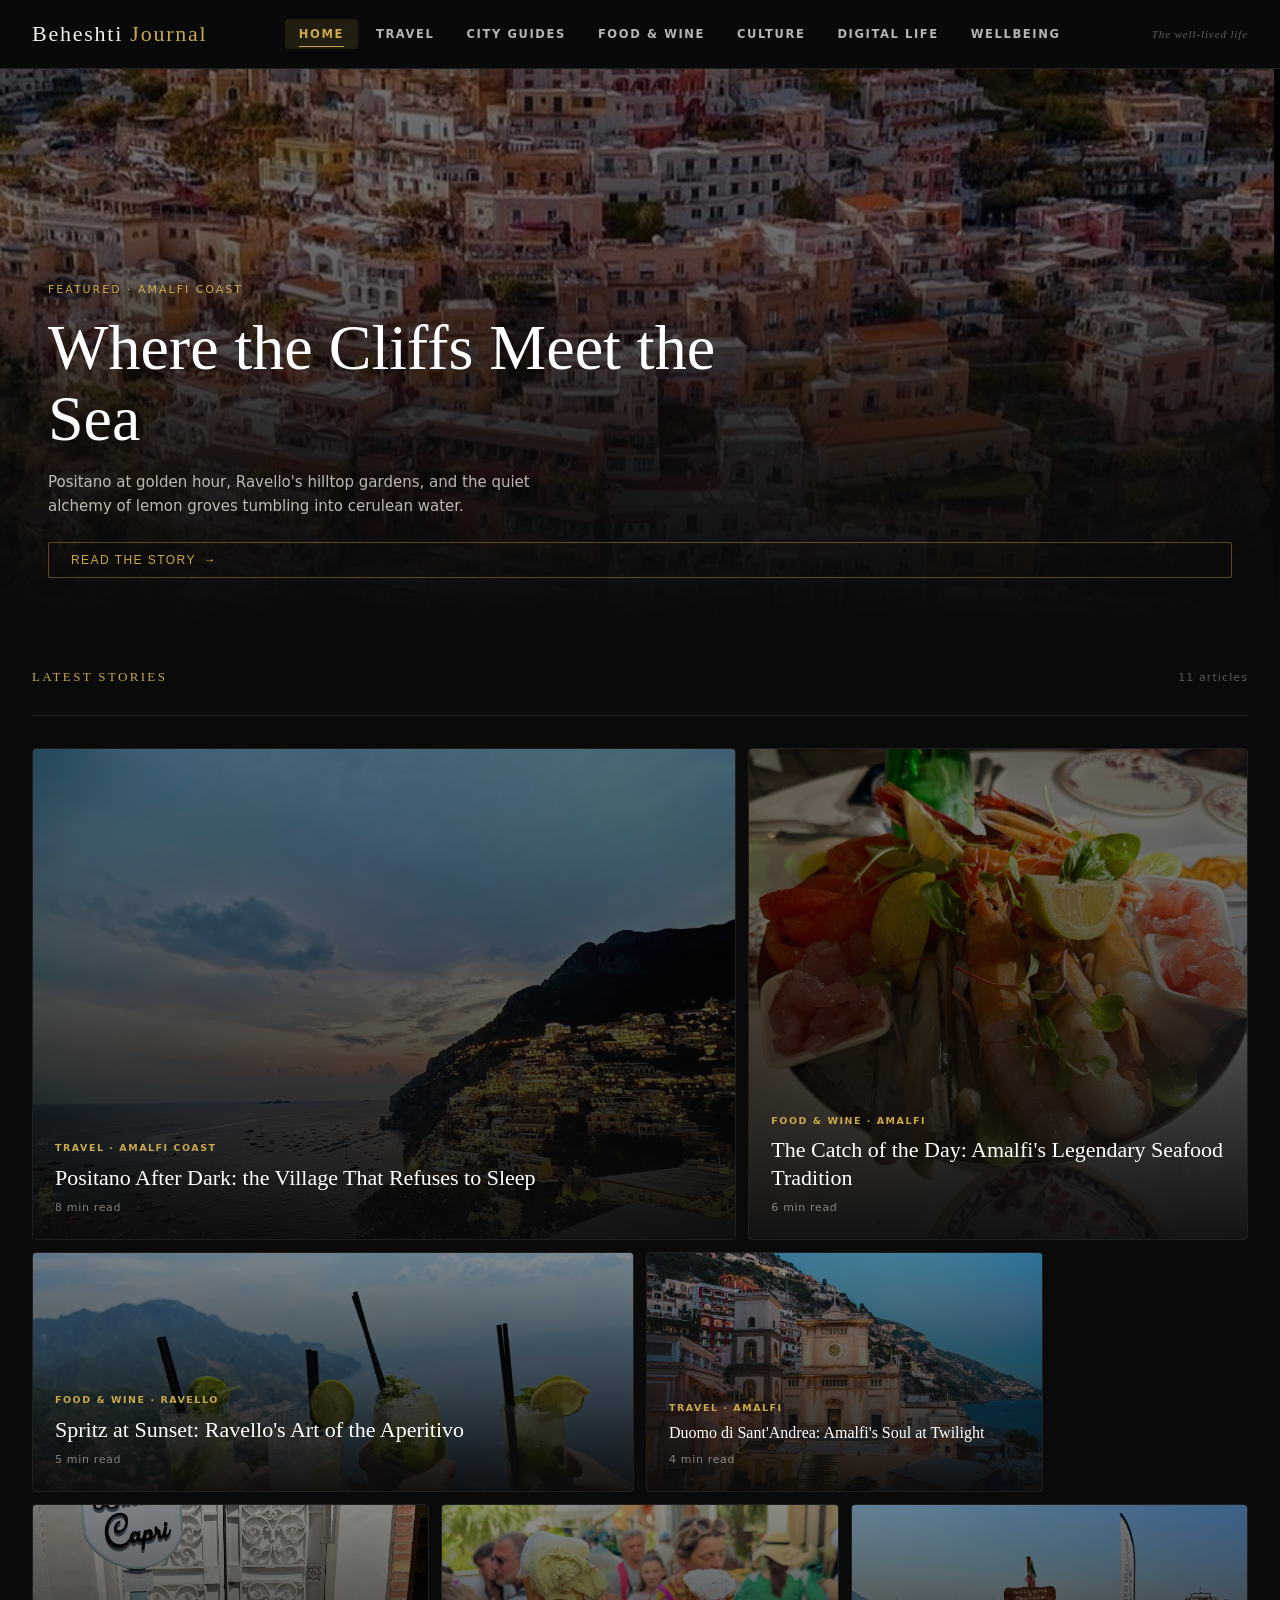
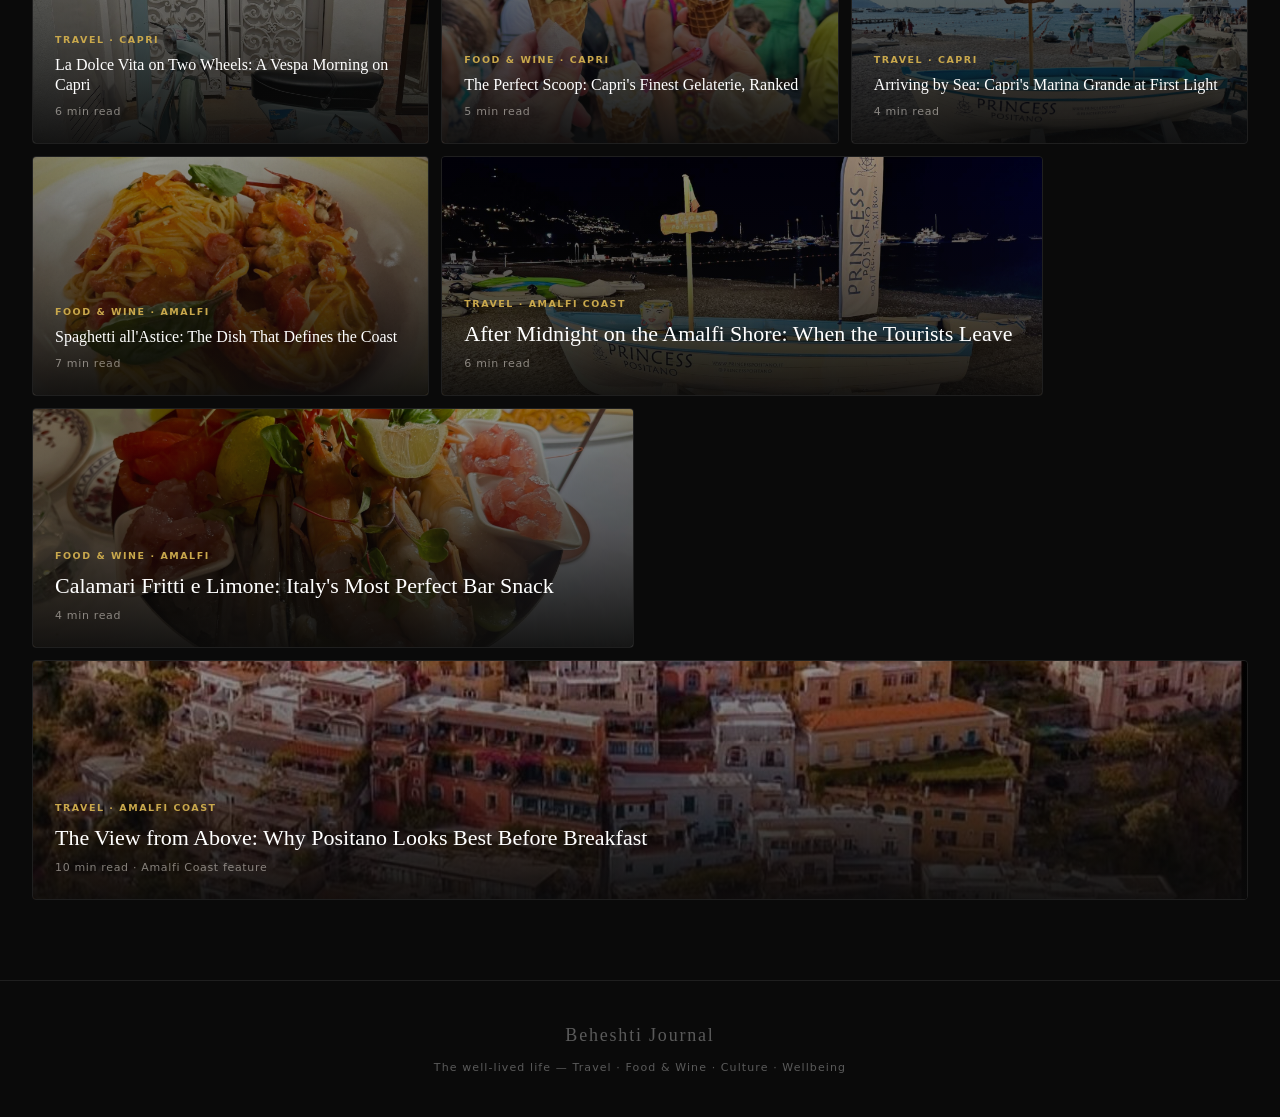
==== commit a8c678f1: "Security: apply CSP to legacy archive and remove inline scripts and handlers" ====
--- a/archive/index.html
+++ b/archive/index.html
@@ -2,9 +2,23 @@
 <html lang="en">
 <head><base href="/"><meta name="robots" content="noindex,follow">
   <meta charset="UTF-8" />
+  <meta http-equiv="Content-Security-Policy" content="default-src 'self'; script-src 'self'; style-src 'self' 'unsafe-inline' https://fonts.googleapis.com; font-src 'self' https://fonts.gstatic.com; img-src 'self' data:; connect-src 'self'; object-src 'none'; base-uri 'self'; form-action 'none'; upgrade-insecure-requests">
   <meta name="viewport" content="width=device-width, initial-scale=1.0" />
   <title>Beheshti Journal — Luxury Travel, Food &amp; Culture</title>
   <meta name="description" content="A luxury editorial journal covering travel, food and wine, culture, and the well-lived life." />
+  <link rel="canonical" href="https://beheshti.com/archive/">
+  <meta property="og:type" content="website">
+  <meta property="og:site_name" content="BEHESHTI">
+  <meta property="og:title" content="Beheshti Journal | BEHESHTI">
+  <meta property="og:description" content="An archive of journeys, food, wine, and culture from BEHESHTI.">
+  <meta property="og:url" content="https://beheshti.com/archive/">
+  <meta property="og:image" content="https://beheshti.com/images/beheshti-social-preview.jpg">
+  <meta property="og:image:type" content="image/jpeg">
+  <meta property="og:image:width" content="1200">
+  <meta property="og:image:height" content="630">
+  <meta property="og:image:alt" content="BEHESHTI, The Well-Lived Life">
+  <meta name="twitter:card" content="summary_large_image">
+  <meta name="twitter:image" content="https://beheshti.com/images/beheshti-social-preview.jpg">
   <link rel="stylesheet" href="style.css" />
 </head>
 <body>
@@ -14,18 +28,18 @@
 ══════════════════════════════════════════════════════════ -->
 <header id="site-header">
   <div class="header-inner">
-    <div class="site-wordmark" onclick="showHome()">
+    <div class="site-wordmark" data-archive-action="home">
       Beheshti <span>Journal</span>
     </div>
 
     <nav class="main-nav" role="navigation" aria-label="Main navigation">
-      <button class="nav-tab active" data-tab="home"        onclick="showTab('home')">Home</button>
-      <button class="nav-tab"        data-tab="travel"      onclick="showTab('travel')">Travel</button>
-      <button class="nav-tab"        data-tab="city-guides" onclick="showTab('city-guides')">City Guides</button>
-      <button class="nav-tab"        data-tab="food"        onclick="showTab('food')">Food &amp; Wine</button>
-      <button class="nav-tab"        data-tab="culture"     onclick="showTab('culture')">Culture</button>
-      <button class="nav-tab"        data-tab="digital"     onclick="showTab('digital')">Digital Life</button>
-      <button class="nav-tab"        data-tab="wellbeing"   onclick="showTab('wellbeing')">Wellbeing</button>
+      <button class="nav-tab active" data-tab="home"        data-archive-tab="home">Home</button>
+      <button class="nav-tab"        data-tab="travel"      data-archive-tab="travel">Travel</button>
+      <button class="nav-tab"        data-tab="city-guides" data-archive-tab="city-guides">City Guides</button>
+      <button class="nav-tab"        data-tab="food"        data-archive-tab="food">Food &amp; Wine</button>
+      <button class="nav-tab"        data-tab="culture"     data-archive-tab="culture">Culture</button>
+      <button class="nav-tab"        data-tab="digital"     data-archive-tab="digital">Digital Life</button>
+      <button class="nav-tab"        data-tab="wellbeing"   data-archive-tab="wellbeing">Wellbeing</button>
     </nav>
 
     <div class="header-right">
@@ -54,7 +68,7 @@
         <p class="hero-eyebrow">Featured · Amalfi Coast</p>
         <h1 class="hero-title">Where the Cliffs Meet the Sea</h1>
         <p class="hero-sub">Positano at golden hour, Ravello's hilltop gardens, and the quiet alchemy of lemon groves tumbling into cerulean water.</p>
-        <button class="btn-read" onclick="openArticle('positano-aerial')">Read the story</button>
+        <button class="btn-read" data-archive-story="positano-aerial">Read the story</button>
       </div>
     </div>
 
@@ -68,7 +82,7 @@
       <div class="bento-grid">
 
         <!-- Row 1: hero + tall -->
-        <div class="card card--hero" onclick="openArticle('positano-dusk')">
+        <div class="card card--hero" data-archive-story="positano-dusk">
           <div class="card-img"><img src="images/travel-amalfi-positano-dusk.jpg" alt="Positano at dusk" loading="lazy" /></div>
           <div class="card-overlay"></div>
           <div class="card-body">
@@ -78,7 +92,7 @@
           </div>
         </div>
 
-        <div class="card card--tall" onclick="openArticle('seafood-platter')">
+        <div class="card card--tall" data-archive-story="seafood-platter">
           <div class="card-img"><img src="images/food-amalfi-seafood-platter.jpg" alt="Amalfi seafood platter" loading="lazy" /></div>
           <div class="card-overlay"></div>
           <div class="card-body">
@@ -89,7 +103,7 @@
         </div>
 
         <!-- Row 2: wide + std + std -->
-        <div class="card card--wide" onclick="openArticle('ravello-cocktails')">
+        <div class="card card--wide" data-archive-story="ravello-cocktails">
           <div class="card-img"><img src="images/food-amalfi-ravello-cocktails.jpg" alt="Cocktails in Ravello" loading="lazy" /></div>
           <div class="card-overlay"></div>
           <div class="card-body">
@@ -99,7 +113,7 @@
           </div>
         </div>
 
-        <div class="card card--std" onclick="openArticle('church-dusk')">
+        <div class="card card--std" data-archive-story="church-dusk">
           <div class="card-img"><img src="images/travel-amalfi-church-dusk.jpg" alt="Amalfi church at dusk" loading="lazy" /></div>
           <div class="card-overlay"></div>
           <div class="card-body">
@@ -109,7 +123,7 @@
           </div>
         </div>
 
-        <div class="card card--std" onclick="openArticle('capri-vespa')">
+        <div class="card card--std" data-archive-story="capri-vespa">
           <div class="card-img"><img src="images/travel-capri-dg-vespa.jpg" alt="Vespa on Capri" loading="lazy" /></div>
           <div class="card-overlay"></div>
           <div class="card-body">
@@ -120,7 +134,7 @@
         </div>
 
         <!-- Row 3 -->
-        <div class="card card--std" onclick="openArticle('capri-gelato')">
+        <div class="card card--std" data-archive-story="capri-gelato">
           <div class="card-img"><img src="images/travel-capri-gelato.jpg" alt="Gelato on Capri" loading="lazy" /></div>
           <div class="card-overlay"></div>
           <div class="card-body">
@@ -130,7 +144,7 @@
           </div>
         </div>
 
-        <div class="card card--std" onclick="openArticle('capri-marina')">
+        <div class="card card--std" data-archive-story="capri-marina">
           <div class="card-img"><img src="images/travel-capri-marina.jpg" alt="Capri marina" loading="lazy" /></div>
           <div class="card-overlay"></div>
           <div class="card-body">
@@ -140,7 +154,7 @@
           </div>
         </div>
 
-        <div class="card card--std" onclick="openArticle('lobster-pasta')">
+        <div class="card card--std" data-archive-story="lobster-pasta">
           <div class="card-img"><img src="images/food-amalfi-lobster-pasta.jpg" alt="Lobster pasta Amalfi" loading="lazy" /></div>
           <div class="card-overlay"></div>
           <div class="card-body">
@@ -151,7 +165,7 @@
         </div>
 
         <!-- Row 4 -->
-        <div class="card card--wide" onclick="openArticle('beach-night')">
+        <div class="card card--wide" data-archive-story="beach-night">
           <div class="card-img"><img src="images/travel-amalfi-beach-night.jpg" alt="Amalfi beach at night" loading="lazy" /></div>
           <div class="card-overlay"></div>
           <div class="card-body">
@@ -161,7 +175,7 @@
           </div>
         </div>
 
-        <div class="card card--wide" onclick="openArticle('calamari')">
+        <div class="card card--wide" data-archive-story="calamari">
           <div class="card-img"><img src="images/food-amalfi-calamari.jpg" alt="Calamari fritti" loading="lazy" /></div>
           <div class="card-overlay"></div>
           <div class="card-body">
@@ -172,7 +186,7 @@
         </div>
 
         <!-- Full-width feature -->
-        <div class="card card--full" onclick="openArticle('positano-aerial')">
+        <div class="card card--full" data-archive-story="positano-aerial">
           <div class="card-img"><img src="images/travel-amalfi-positano-aerial.jpg" alt="Positano aerial" loading="lazy" /></div>
           <div class="card-overlay"></div>
           <div class="card-body">
@@ -196,37 +210,37 @@
         <span class="section-count">7 stories</span>
       </div>
       <div class="tab-grid">
-        <div class="card card--featured" onclick="openArticle('ferragosto-amalfi')">
+        <div class="card card--featured" data-archive-story="ferragosto-amalfi">
           <div class="card-img"><img src="images/travel-amalfi-positano-dusk.jpg" alt="Positano at dusk, Ferragosto night — boats in the bay, town lit from below"></div>
           <div class="card-overlay"></div>
           <div class="card-body"><span class="card-cat">Travel · Amalfi Coast</span><h2 class="card-title">Ferragosto on the Amalfi Coast</h2></div>
         </div>
-        <div class="card" onclick="openArticle('positano-aerial')">
+        <div class="card" data-archive-story="positano-aerial">
           <div class="card-img"><img src="images/travel-amalfi-positano-aerial.jpg" alt="Positano aerial" loading="lazy" /></div>
           <div class="card-overlay"></div>
           <div class="card-body"><span class="card-cat">Amalfi Coast</span><h2 class="card-title">The View from Above: Why Positano Looks Best Before Breakfast</h2></div>
         </div>
-        <div class="card" onclick="openArticle('positano-dusk')">
+        <div class="card" data-archive-story="positano-dusk">
           <div class="card-img"><img src="images/travel-amalfi-positano-dusk.jpg" alt="Positano at dusk" loading="lazy" /></div>
           <div class="card-overlay"></div>
           <div class="card-body"><span class="card-cat">Amalfi Coast</span><h2 class="card-title">Positano After Dark</h2></div>
         </div>
-        <div class="card" onclick="openArticle('church-dusk')">
+        <div class="card" data-archive-story="church-dusk">
           <div class="card-img"><img src="images/travel-amalfi-church-dusk.jpg" alt="Amalfi church" loading="lazy" /></div>
           <div class="card-overlay"></div>
           <div class="card-body"><span class="card-cat">Amalfi</span><h2 class="card-title">Duomo di Sant'Andrea at Twilight</h2></div>
         </div>
-        <div class="card" onclick="openArticle('capri-vespa')">
+        <div class="card" data-archive-story="capri-vespa">
           <div class="card-img"><img src="images/travel-capri-dg-vespa.jpg" alt="Vespa Capri" loading="lazy" /></div>
           <div class="card-overlay"></div>
           <div class="card-body"><span class="card-cat">Capri</span><h2 class="card-title">La Dolce Vita on Two Wheels</h2></div>
         </div>
-        <div class="card" onclick="openArticle('capri-marina')">
+        <div class="card" data-archive-story="capri-marina">
           <div class="card-img"><img src="images/travel-capri-marina.jpg" alt="Capri marina" loading="lazy" /></div>
           <div class="card-overlay"></div>
           <div class="card-body"><span class="card-cat">Capri</span><h2 class="card-title">Arriving by Sea: Marina Grande at First Light</h2></div>
         </div>
-        <div class="card" onclick="openArticle('beach-night')">
+        <div class="card" data-archive-story="beach-night">
           <div class="card-img"><img src="images/travel-amalfi-beach-night.jpg" alt="Amalfi beach night" loading="lazy" /></div>
           <div class="card-overlay"></div>
           <div class="card-body"><span class="card-cat">Amalfi Coast</span><h2 class="card-title">After Midnight on the Amalfi Shore</h2></div>
@@ -244,12 +258,12 @@
         <span class="section-count">Coming soon</span>
       </div>
       <div class="tab-grid">
-        <div class="card card--text" onclick="openArticle('positano-aerial')">
+        <div class="card card--text" data-archive-story="positano-aerial">
           <div class="card-img"><img src="images/travel-amalfi-positano-aerial.jpg" alt="" loading="lazy" /></div>
           <div class="card-overlay"></div>
           <div class="card-body"><span class="card-cat">Amalfi Coast</span><h2 class="card-title">The Complete Positano Guide</h2><p class="card-meta">Where to stay, eat, and what to skip</p></div>
         </div>
-        <div class="card" onclick="openArticle('capri-marina')">
+        <div class="card" data-archive-story="capri-marina">
           <div class="card-img"><img src="images/travel-capri-marina.jpg" alt="" loading="lazy" /></div>
           <div class="card-overlay"></div>
           <div class="card-body"><span class="card-cat">Capri</span><h2 class="card-title">Capri: Beyond the Blue Grotto</h2><p class="card-meta">The insider's 48-hour itinerary</p></div>
@@ -273,27 +287,27 @@
         <span class="section-count">5 stories</span>
       </div>
       <div class="tab-grid">
-        <div class="card" onclick="openArticle('seafood-platter')">
+        <div class="card" data-archive-story="seafood-platter">
           <div class="card-img"><img src="images/food-amalfi-seafood-platter.jpg" alt="Seafood platter" loading="lazy" /></div>
           <div class="card-overlay"></div>
           <div class="card-body"><span class="card-cat">Amalfi</span><h2 class="card-title">The Catch of the Day: Amalfi's Legendary Seafood Tradition</h2></div>
         </div>
-        <div class="card" onclick="openArticle('ravello-cocktails')">
+        <div class="card" data-archive-story="ravello-cocktails">
           <div class="card-img"><img src="images/food-amalfi-ravello-cocktails.jpg" alt="Ravello cocktails" loading="lazy" /></div>
           <div class="card-overlay"></div>
           <div class="card-body"><span class="card-cat">Ravello</span><h2 class="card-title">Spritz at Sunset: Ravello's Art of the Aperitivo</h2></div>
         </div>
-        <div class="card" onclick="openArticle('lobster-pasta')">
+        <div class="card" data-archive-story="lobster-pasta">
           <div class="card-img"><img src="images/food-amalfi-lobster-pasta.jpg" alt="Lobster pasta" loading="lazy" /></div>
           <div class="card-overlay"></div>
           <div class="card-body"><span class="card-cat">Amalfi</span><h2 class="card-title">Spaghetti all'Astice: The Dish That Defines the Coast</h2></div>
         </div>
-        <div class="card" onclick="openArticle('capri-gelato')">
+        <div class="card" data-archive-story="capri-gelato">
           <div class="card-img"><img src="images/travel-capri-gelato.jpg" alt="Capri gelato" loading="lazy" /></div>
           <div class="card-overlay"></div>
           <div class="card-body"><span class="card-cat">Capri</span><h2 class="card-title">The Perfect Scoop: Capri's Finest Gelaterie, Ranked</h2></div>
         </div>
-        <div class="card" onclick="openArticle('calamari')">
+        <div class="card" data-archive-story="calamari">
           <div class="card-img"><img src="images/food-amalfi-calamari.jpg" alt="Calamari fritti" loading="lazy" /></div>
           <div class="card-overlay"></div>
           <div class="card-body"><span class="card-cat">Amalfi</span><h2 class="card-title">Calamari Fritti e Limone</h2></div>
@@ -311,7 +325,7 @@
         <span class="section-count">Coming soon</span>
       </div>
       <div class="tab-grid">
-        <div class="card" onclick="openArticle('church-dusk')">
+        <div class="card" data-archive-story="church-dusk">
           <div class="card-img"><img src="images/travel-amalfi-church-dusk.jpg" alt="Amalfi Duomo" loading="lazy" /></div>
           <div class="card-overlay"></div>
           <div class="card-body"><span class="card-cat">Amalfi</span><h2 class="card-title">The Duomo's Eight Centuries of Stories</h2></div>
@@ -409,606 +423,6 @@
 <!-- ══════════════════════════════════════════════════════════
      ARTICLE DATA
 ══════════════════════════════════════════════════════════ -->
-<script>
-const ARTICLES = {
-
-  'ferragosto-amalfi': {
-    category: 'Travel · Amalfi Coast',
-    title: 'Ferragosto on the Amalfi Coast',
-    lede: 'Four days in Positano, Amalfi, and Ravello — arriving on Italy\'s most crowded night of the year, and finding something quieter on the other side of it.',
-    date: 'August 2025',
-    readTime: '12 min read',
-    hero: 'images/travel-amalfi-positano-dusk.jpg',
-    photos: [
-      { src: 'images/travel-amalfi-fireworks-bay.jpg', caption: 'The whole town watched from wherever it could stand.' },
-      { src: 'images/travel-amalfi-mojito-toast.jpg', caption: 'Dinner stretched longer than expected.' },
-      { src: 'images/travel-amalfi-terrazza-infinito.jpg', caption: 'We didn\'t plan to stay.' },
-    ],
-    body: `
-      <p>We pulled in around five-thirty. The water was already full of boats. Not anchored — waiting. Everything around the bay had the feeling of a crowd holding its breath before something, and we didn\'t yet know what that something was.</p>
-
-      <p>The hotel was halfway up the hill, exactly where the town folds over itself. You could see the church dome from the terrace. Below it, Spiaggia Grande was packed solid, the dark-grey pebbles invisible under bodies and inflatables. It was loud and slightly absurd and completely Italian, and we stood on the terrace watching it for a long time before going inside.</p>
-
-      <div class="article-img-full">
-        <img src="images/travel-amalfi-positano-hillside.jpg" alt="Positano hillside at golden hour">
-        <p class="caption">First evening light on the hillside.</p>
-      </div>
-
-      <p>August 15 is Ferragosto — the Feast of the Assumption, Italy\'s summer peak. In Positano, that means the entire bay turns into a floating party, and at midnight, fireworks launched from the water light up the whole vertical face of the town.</p>
-
-      <h2>La Sponda, Le Sirenuse</h2>
-
-      <p>We had booked La Sponda weeks before leaving. The restaurant is on a terrace cantilevered out from the Le Sirenuse hotel, lit by candles in every direction. The langoustines came first — raw, on ice, arranged with no drama beyond the fact of themselves. They tasted like cold water and salt.</p>
-
-      <div class="article-img-full">
-        <img src="images/travel-amalfi-langoustines.jpg" alt="Raw langoustines on ice — La Sponda">
-        <p class="caption">The seafood arrived clean and precise.</p>
-      </div>
-
-      <p>We ordered the Taurasi next, a 2014 Vigna Cinque Querce from Salvatore Molettieri. Iron and dried fruit and something further back — the kind of wine that slows a meal down, which is what a meal like that one needs.</p>
-
-      <div class="article-img-pair">
-        <img src="images/travel-amalfi-taurasi-wine.jpg" alt="Taurasi wine — bottle and glass">
-        <img src="images/travel-amalfi-coupe-cocktails.jpg" alt="Two golden coupe cocktails">
-      </div>
-
-      <h2>Midnight — Ferragosto</h2>
-
-      <p>We were back on the hotel terrace by eleven-thirty. Then just after midnight — a single launch from the water, a pause, and the sky opened. What surprised us was the sound. Over water, with the cliff face of Positano behind you amplifying everything, each burst comes a half-second after the flash and lands in your chest.</p>
-
-      <div class="article-img-full">
-        <img src="images/travel-amalfi-fireworks-bay.jpg" alt="Ferragosto fireworks over Positano bay">
-        <p class="caption">The whole town watched from wherever it could stand.</p>
-      </div>
-
-      <h2>August 16 — Spiaggia Grande</h2>
-
-      <p>The morning after Ferragosto is the morning when you find out how many people were actually in Positano. The beach was at capacity by nine. We had front-row sunbeds at L\'Incanto — you could face the water and let the crowd recede behind you.</p>
-
-      <div class="article-img-full">
-        <img src="images/travel-amalfi-spiaggia-grande.jpg" alt="Spiaggia Grande packed — Ferragosto weekend">
-        <p class="caption">We hadn\'t expected quite this many people.</p>
-      </div>
-
-      <div class="insight-block">
-        <span class="insight-label">What we didn't expect</span>
-        <p>Ferragosto weekend is the busiest stretch of the Italian summer. We knew this in the abstract. The lesson for next time: arrive a week earlier, or a week later. The coast is still the coast.</p>
-      </div>
-
-      <div class="article-img-pair">
-        <img src="images/travel-amalfi-espresso-view.jpg" alt="Espresso held up against Positano bay">
-        <img src="images/travel-amalfi-calamari.jpg" alt="Calamari fritti e zucchine">
-      </div>
-
-      <h2>The Drive to Amalfi</h2>
-
-      <p>We left at half past eight. We stopped in Praiano, where we did not expect to stop at all. Built into the cliff beside the road is a presepe — a permanent miniature recreation of Praiano itself, hundreds of tiny painted buildings stacked against the rock face, with figures and fishing boats. A sign explains it. We stood there longer than we meant to.</p>
-
-      <div class="article-img-full">
-        <img src="images/travel-amalfi-praiano-presepe.jpg" alt="Presepe di Praiano — miniature village built into cliff">
-        <p class="caption">We didn\'t plan to stay.</p>
-      </div>
-
-      <p>Amalfi town was beautiful and genuinely difficult on a Sunday in August. The cathedral earns everything written about it. We climbed the steps, bought coffee and a sfogliatella at Pasticceria Pansa, watched the crowd arrange itself.</p>
-
-      <div class="article-img-full">
-        <img src="images/travel-amalfi-cathedral-steps.jpg" alt="Amalfi Cathedral steps — August crowds">
-        <p class="caption">The cathedral was worth it. The piazza required patience.</p>
-      </div>
-
-      <h2>Ravello — Elevation Changes Everything</h2>
-
-      <p>The road up to Ravello takes twenty minutes and adds what feels like a different season. We arrived around three and went directly to Villa Rufolo. What the guidebooks call the belvedere is a small stone terrace with a concert stage built at its edge — a platform that appears to float above the sea.</p>
-
-      <div class="article-img-full">
-        <img src="images/travel-amalfi-ravello-terrace.jpg" alt="Ravello terrace — red flowers, umbrella pine, coastline below">
-        <p class="caption">The elevation changes the color of everything.</p>
-      </div>
-
-      <p>We walked into the grounds of Villa Cimbrone. The path in is through a grape arbor, terracotta urns on either side, dappled light. Quiet enough that you can hear your footsteps. The Terrazza dell\'Infinito appeared without warning. You walk through a gate and the cliff simply drops away.</p>
-
-      <div class="article-img-full">
-        <img src="images/travel-amalfi-terrazza-infinito.jpg" alt="Terrazza dell\'Infinito — marble busts, coastline beyond">
-      </div>
-
-      <div class="article-img-pair">
-        <img src="images/travel-amalfi-marble-bust.jpg" alt="Marble bust on Infinity Terrace">
-        <img src="images/travel-amalfi-cimbrone-statue.jpg" alt="Classical statue, Villa Cimbrone">
-      </div>
-
-      <h2>A Moment We Didn\'t Plan</h2>
-
-      <p>Before dinner we sat on the terrace at Palazzo Avino and ordered mojitos. Four of them. The view looks directly down toward the coast bending toward Salerno. We hadn\'t planned this stop. The sun was still up and the view was in front of us and the mojitos arrived before we had made any decision about them. We stayed for the sunset.</p>
-
-      <div class="article-img-full">
-        <img src="images/travel-amalfi-mojito-toast.jpg" alt="Four mojitos raised — family toast, Ravello coast below">
-        <p class="caption">Dinner stretched longer than expected.</p>
-      </div>
-
-      <h2>Rossellinis — Palazzo Avino</h2>
-
-      <p>The seafood display at Rossellinis is the first thing you see. A marble counter, backlit, with oysters and whole lobsters and langoustines on crushed ice, lemons tucked between them. The message is: this is what we\'re working with tonight.</p>
-
-      <div class="article-img-full">
-        <img src="images/travel-amalfi-rossellinis-display.jpg" alt="Rossellinis seafood display — backlit marble counter">
-      </div>
-
-      <p>We drank Vigna Grotta Piana, a white from Ravello itself — Costa d\'Amalfi DOC, made by Ettore Sammarco from vines grown on the slope below us. Mineral and cool, with something almost saline in it. It made the seafood taste more like where it came from.</p>
-
-      <div class="article-img-full">
-        <img src="images/travel-amalfi-grotta-piana-wine.jpg" alt="Vigna Grotta Piana, Ravello — bottle and glass">
-        <p class="caption">Made from the slope below us.</p>
-      </div>
-
-      <div class="article-img-pair">
-        <img src="images/travel-amalfi-pasta-zucchini.jpg" alt="Angel hair pasta with zucchini">
-        <img src="images/travel-amalfi-seafood-plate.jpg" alt="Mixed grilled seafood on ceramic plate">
-      </div>
-
-      <div class="insight-block">
-        <span class="insight-label">What we would do differently</span>
-        <p>We drove back to Positano after dinner — over an hour on the coastal road in the dark. Next time we stay in Ravello. The town after ten is a different place entirely.</p>
-      </div>
-
-      <h2>August 18 — Leaving</h2>
-
-      <p>The last morning was quiet. Church bells. Coffee on the terrace before the sun got above the ridge. We checked out at eleven, went into Santa Maria Assunta for a few minutes — cool marble, the Byzantine Madonna above the altar, the smell of stone and candles. The coast road south was still empty. We didn\'t look back.</p>
-
-      <div class="article-img-full">
-        <img src="images/travel-amalfi-positano-morning.jpg" alt="Positano cliffside church dome — morning light">
-        <p class="caption">Before the boats arrive.</p>
-      </div>
-
-      <p>The things that stayed with us were smaller than we expected: the miniature village in Praiano that no one had mentioned. The particular color of the light in Ravello at four in the afternoon. The sound of fireworks over water at midnight. Four mojitos and no plan for the sunset.</p>
-      `,
-  },
-
-  'positano-aerial': {
-    category: 'Travel · Amalfi Coast',
-    title: 'The View from Above: Why Positano Looks Best Before Breakfast',
-    lede: 'Before the hydrofoils arrive and the terrace restaurants fill, Positano belongs entirely to itself — a vertical village clinging to the cliffs in impossible, photogenic defiance of gravity.',
-    date: 'September 2025',
-    readTime: '10 min read',
-    hero: 'images/travel-amalfi-positano-aerial.jpg',
-    photos: [
-      { src: 'images/travel-amalfi-positano-dusk.jpg', caption: 'Positano as the sun drops behind Monte Sant\'Angelo.' },
-      { src: 'images/travel-amalfi-church-dusk.jpg', caption: 'The duomo\'s majolica dome, a landmark visible from sea.' }
-    ],
-    body: `
-      <p>There is a particular quality of light on the Amalfi Coast that photographers and travel writers have been trying — and largely failing — to capture since the Grand Tour made this stretch of Campanian coastline fashionable in the 18th century. It arrives around 6:30am in late summer: a warm, amber-rose light that pours through the gap in the hills above Positano and illuminates the stacked tiers of ochre, terracotta, and chalk-white buildings in a way that makes the whole village look newly painted.</p>
-
-      <h2>The Geometry of the Village</h2>
-      <p>From above — whether from the SS163 coastal road or the terrace of a well-chosen hotel — Positano resolves into an almost abstract composition. The buildings clamber over one another like spectators at a parade: bougainvillea trails between balconies, lemon trees jut improbably from the hillside, and somewhere below, the beach at Spiaggia Grande is still empty, the blue and white sunbeds folded and stacked against the fishing boats.</p>
-
-      <p>Positano is a village of about 4,000 permanent residents that receives roughly two million visitors a year. And yet, arriving early or late, staying more than a night or two, moving beyond the main drag of Via dei Mulini — it yields something different. The village's famous verticality means that most tourists only penetrate as deep as the beach level. Climb the hundreds of steps that serve as streets in the upper village, and you enter a quieter, more domestic Positano: cats on warm stone, the smell of espresso, a grandmother hanging washing on a line strung between two lemon trees.</p>
-
-      <blockquote>"Positano bites deep," John Steinbeck wrote in Harper's Bazaar in 1953. "It is a dream place that isn't quite real when you are there and becomes beckoningly real after you have gone."</blockquote>
-
-      <h2>Getting the Aerial View</h2>
-      <p>The classic view — the one reproduced on millions of postcards and Instagram posts — is taken from the road above the village, typically from a layby near the turn-off for Montepertuso. The light is best in early morning or during the golden hour before sunset. A longer hike, the Sentiero degli Dei (Path of the Gods), offers even more dramatic perspectives from the ridge above town, though the full trail requires proper footwear and an early start to avoid the crowds and the heat.</p>
-
-      <p>For those who prefer their altitude served with a Negroni, the terrace bar at Le Sirenuse hotel occupies a perch partway up the village that delivers much of the same drama with considerably more comfort. The hotel has been hosting writers, artists, and a certain strain of discerning traveller since 1951, and its terrace remains one of the finest places in Europe to watch the light change over the sea.</p>
-
-      <h3>Where to Stay</h3>
-      <p>Le Sirenuse sits at the top of the village's accommodation hierarchy — and its price list. For something more intimate, the small pensioni and rental apartments scattered through the upper village offer a more authentic experience, along with the daily cardio workout of navigating Positano's staircases. Most can be reached only on foot; part of the village's particular character is its immunity to cars.</p>
-
-      <p>The best advice, resolutely unglamorous, is simply this: stay at least three nights, set your alarm for 6am, and walk up instead of down. Everything else will follow.</p>
-    `
-  },
-
-  'positano-dusk': {
-    category: 'Travel · Amalfi Coast',
-    title: 'Positano After Dark: the Village That Refuses to Sleep',
-    lede: 'As the last ferry departs and the day-trippers dissolve into the evening, Positano reinvents itself — louder, warmer, and considerably more interesting.',
-    date: 'September 2025',
-    readTime: '8 min read',
-    hero: 'images/travel-amalfi-positano-dusk.jpg',
-    photos: [
-      { src: 'images/travel-amalfi-beach-night.jpg', caption: 'The Amalfi shore after the crowds have gone.' }
-    ],
-    body: `
-      <p>The transformation happens quickly. By 6pm the hydrofoils and ferries from Naples and Capri have made their last runs, carrying with them the majority of Positano's day visitors. The beach bars begin converting from sun-bleached casual to something approximating elegance: tablecloths appear, candles are lit, and the resident cats adopt their evening stations with the authority of maîtres d'.</p>
-
-      <h2>The Evening Ritual</h2>
-      <p>Positano's evening begins, as most things in southern Italy do, with the passeggiata. The main lane of Via dei Mulini and the steps down to the waterfront fill with a slow, sociable promenade — a mixture of hotel guests from the terrace properties above, local families, and the small contingent of visitors who have had the foresight to book a night rather than merely a day trip.</p>
-
-      <p>The aperitivo hour here is taken seriously. The Champagne Bar at the Music on the Rocks club — improbably carved into the rock face beside the beach — fills early. La Zagara, the terrace café-restaurant halfway up the village, serves its legendary limoncellos to a crowd that spills happily onto the street. These are not places where you linger over a single drink; they are way-stations in a longer evening's itinerary.</p>
-
-      <h2>Dinner on the Cliffside</h2>
-      <p>The village's restaurant scene has matured considerably over the past decade. Ristorante Buca di Bacco, with its sea-level terrace virtually lapped by the Mediterranean, remains the grande dame — the room where Steinbeck, Ingrid Bergman, and Franco Zeffirelli once ate. For contemporary Campanian cooking at its most refined, Da Vincenzo in the upper village delivers extraordinary pasta and seafood without the tourist-trap pricing that plagues some of its beachfront competitors.</p>
-
-      <blockquote>The dish to order, always, is the scialatielli ai frutti di mare — the local thick, hand-cut pasta with a tide of mussels, clams, shrimp, and whatever the morning's fishing boats delivered.</blockquote>
-
-      <p>After dinner, Positano does not exactly rage — it is not that kind of place. But it glitters. The string lights strung between the buildings come into their own as darkness falls; the little boutiques stay open until ten or eleven; and from the beach, the illuminated village stacked up the hillside presents one of those views that cause even the most photograph-weary traveller to reach for their camera one more time.</p>
-
-      <h3>Practical Notes</h3>
-      <p>Book dinner early — walk-ins are increasingly difficult at the better restaurants in high season. The beach bars require neither reservation nor apology, and the water at night, if you're inclined to a late swim, is warm enough until October and entirely untroubled by company.</p>
-    `
-  },
-
-  'seafood-platter': {
-    category: 'Food & Wine · Amalfi Coast',
-    title: 'The Catch of the Day: Amalfi\'s Legendary Seafood Tradition',
-    lede: 'On a coast where the fishing boats still go out before dawn and the restaurants negotiate with the fishermen before they negotiate with their kitchens, the seafood is not a menu choice — it is a philosophy.',
-    date: 'September 2025',
-    readTime: '6 min read',
-    hero: 'images/food-amalfi-seafood-platter.jpg',
-    photos: [
-      { src: 'images/food-amalfi-lobster-pasta.jpg', caption: 'Spaghetti all\'astice — the essential Amalfi dish.' },
-      { src: 'images/food-amalfi-calamari.jpg', caption: 'Calamari fritti with lemon: the perfect beginning.' }
-    ],
-    body: `
-      <p>The Mediterranean diet — that much-invoked, much-misunderstood prescription for longevity — is best understood not as a set of nutritional guidelines but as a way of being in relation to the sea and the land. On the Amalfi Coast, it is lived rather than aspired to. The fishing boats at Atrani depart before 4am; by 7am the catch is being sorted on the quay; by noon it is on a plate.</p>
-
-      <h2>Reading the Fritto Misto</h2>
-      <p>The fritto misto di mare — a mountain of lightly battered, freshly fried mixed seafood — is the truest test of a coastal Italian restaurant's integrity. In its finest form, it contains whatever the sea provided that morning: rings of calamari, small prawns, anchovies, perhaps some tiny octopus, a few mussels opened by the heat. The batter is minimal, more suggestion than coating; the oil must be at precisely the right temperature; the result must be eaten immediately.</p>
-
-      <p>A mediocre fritto misto — oily, heavy, assembled from frozen product — reveals a kitchen that has abandoned its principles. A perfect one, eaten on a terrace above the sea, with a glass of local Falanghina sweating in the heat, constitutes a minor argument for the existence of a benevolent universe.</p>
-
-      <h2>The Essential Dishes</h2>
-      <p>Beyond the fritto, the Amalfi Coast's seafood canon is relatively compact and entirely worth mastering. Spaghetti alle vongole — pasta with clams, white wine, parsley, olive oil, and a ferocity of garlic — is the daily bread of this coast, made here with an intensity that its inland imitations cannot approach. The local clams, harvested from the clean waters of the Tyrrhenian, have a salinity and sweetness that the dish depends upon.</p>
-
-      <p>Pezzogna (red sea bream) baked in a crust of salt and herbs is the grand occasion dish — a whole fish, sealed and cooked, cracked open at the table in a theatrical release of steam and fragrance. Restaurants of any ambition offer it, though it requires ordering in advance. The result justifies the planning.</p>
-
-      <blockquote>The best seafood restaurants on the Amalfi Coast share a common quality: they change their menus according to what arrived that morning, and they are unapologetic about it.</blockquote>
-
-      <h3>Where to Eat</h3>
-      <p>Il Pirata in Praiano remains something of an open secret — a simply furnished room above the coastal road where the seafood is exceptional and the prices have not yet been adjusted for the international market. In Amalfi town itself, La Caravella, which holds a Michelin star and a history stretching back to 1959, interprets the local tradition with more technical ambition. Both approaches are valid; both, on their own terms, are magnificent.</p>
-
-      <div class="info-box">
-        <h4>Practical Notes</h4>
-        <ul>
-          <li>Look for restaurants that post a handwritten "menu del giorno" — it signals a kitchen cooking to the catch</li>
-          <li>Ask the waiter what came in that morning before ordering</li>
-          <li>White wine: Furore Bianco (Marisa Cuomo), Costa d'Amalfi Bianco DOC</li>
-          <li>Avoid restaurants with photographs on the menu near the tourist hotspots</li>
-          <li>The best informal seafood: the alimentari and bars in Atrani, a five-minute walk from Amalfi</li>
-        </ul>
-      </div>
-    `
-  },
-
-  'ravello-cocktails': {
-    category: 'Food & Wine · Ravello',
-    title: 'Spritz at Sunset: Ravello\'s Art of the Aperitivo',
-    lede: 'Six hundred metres above the sea, in a village that Wagner, Greta Garbo, and Gore Vidal all chose as a retreat from the world, the aperitivo hour achieves something close to perfection.',
-    date: 'September 2025',
-    readTime: '5 min read',
-    hero: 'images/food-amalfi-ravello-cocktails.jpg',
-    photos: [],
-    body: `
-      <p>Ravello sits above the Amalfi Coast like a parenthetical thought — easily overlooked, impossible to forget once visited. While Positano sells itself loudly and Amalfi plays to its historical celebrity, Ravello simply exists at altitude, surrounded by terraced gardens and medieval architecture, exuding a refinement that has attracted a particular kind of visitor for centuries.</p>
-
-      <h2>The Garden Bars</h2>
-      <p>The aperitivo culture here differs from the waterfront bars below in the same way that Ravello itself differs from the coast: it is quieter, more considered, more inclined toward long conversations and the contemplation of views. The defining experience is a drink on the terrace of the Belmond Hotel Caruso, a converted 11th-century palazzo where the infinity pool appears to pour directly into the bay far below, and where the bar produces a limoncello spritz of such delicacy that it has become a kind of local institution.</p>
-
-      <p>Villa Cimbrone, whose gardens Greta Garbo made famous by retreating here with conductor Leopold Stokowski in 1938, now operates partly as a hotel. The Belvedere of Infinity — a terrace at the garden's edge with an unobstructed drop to the Tyrrhenian — is the finest single view on the Amalfi Coast. A glass of something cold, consumed here at 6pm with the light going golden, constitutes a moment that the word "experience" barely contains.</p>
-
-      <blockquote>"I have never seen the world as I saw it from the heights of Ravello." — André Gide</blockquote>
-
-      <h2>What to Drink</h2>
-      <p>The local limoncello — made from the sfusato amalfitano lemon, a protected variety grown only on this coast, with a fragrance and acidity that the supermarket version cannot approach — is the obvious choice. Served over ice, with or without prosecco, it captures something of the place itself: intensely aromatic, slightly sharp, warm with the heat that produced it.</p>
-
-      <p>For those inclined toward something more complex, the coast's wine producers have raised their game considerably in recent years. The Furore Bianco from Marisa Cuomo, made from local Fenile and Ginestra grapes on impossibly steep terraced vineyards, is the wine of the region — dry, mineral, with a salinity that mirrors the sea below.</p>
-
-      <h3>Ravello After Dark</h3>
-      <p>The Ravello Music Festival, held annually through the summer in the Villa Rufolo's garden (with the sea as backdrop and the stars as ceiling), represents one of Europe's most beautiful concert settings. Tickets sell out months in advance. If you cannot attend, the sound of the orchestra drifting through the village streets on a summer evening is its own reward.</p>
-    `
-  },
-
-  'church-dusk': {
-    category: 'Travel · Amalfi',
-    title: 'Duomo di Sant\'Andrea: Amalfi\'s Soul at Twilight',
-    lede: 'The cathedral that has watched over this ancient maritime republic for nine centuries is most itself as the light fails and the day-trippers retreat, leaving the piazza to those who have nowhere else to be.',
-    date: 'September 2025',
-    readTime: '4 min read',
-    hero: 'images/travel-amalfi-church-dusk.jpg',
-    photos: [],
-    body: `
-      <p>Amalfi was, before it was a tourist destination, a maritime republic — a naval power of sufficient influence that it once rivalled Genoa, Venice, and Pisa. The Duomo di Sant'Andrea, begun in the 9th century and substantially expanded through the 11th and 12th, is the architectural expression of that vanished confidence: its Arab-Norman facade, its striped marble, its bronze doors cast in Constantinople, speak of a city that traded with the known world and brought the known world home.</p>
-
-      <h2>The Facade at Dusk</h2>
-      <p>The cathedral faces west, and in the late afternoon the Piazza del Duomo becomes one of the more extraordinary pieces of theatre on the Italian coast. The polychrome facade — layers of black-and-white striped marble, Byzantine mosaics, blind arcades in the Moorish style — catches the setting light and transforms it. The gold of the mosaic changes from static to luminous; the shadows deepen between the columns; the whole composition becomes a lesson in the aesthetic ambitions of medieval Mediterranean culture.</p>
-
-      <p>The 62 steps leading up to the cathedral entrance are occupied, through most of the day, by seated tourists, gelato vendors, and the constant human flow of a busy coastal town. At dusk, as the shadows claim the piazza, the steps empty and something changes. The locals re-emerge: old men on the benches, children on bicycles, couples walking slowly in the manner of people who have no reason to hurry. The cathedral watches over it all with the patience of nine centuries.</p>
-
-      <blockquote>The bronze doors, made in Constantinople around 1066, are among the oldest in Italy still in their original position. Run your hand along them and you touch the Amalfi Republic at the height of its power.</blockquote>
-
-      <h2>Inside the Cathedral</h2>
-      <p>The interior, heavily restored in the baroque period, is less remarkable than the facade — though the Chiostro del Paradiso, a 13th-century cloister in the Arab-Norman style with interlaced arches and a garden of palm trees and ancient sarcophagi, is one of the most beautiful enclosed spaces on the coast. The crypt below the main altar contains the relics of Sant'Andrea, brought from Constantinople in 1206 and still the object of the town's principal festival each June.</p>
-
-      <p>Admission to the cathedral is free in the evening hours. The cloister charges a modest entrance fee and closes before sunset — arrive by 5:30pm to see it in its best light.</p>
-    `
-  },
-
-  'capri-vespa': {
-    category: 'Travel · Capri',
-    title: 'La Dolce Vita on Two Wheels: A Vespa Morning on Capri',
-    lede: 'The island has been declaring itself paradisiacal since the Emperor Tiberius built his twelve villas here. A morning on a rented scooter confirms that some reputations are entirely earned.',
-    date: 'August 2025',
-    readTime: '6 min read',
-    hero: 'images/travel-capri-dg-vespa.jpg',
-    photos: [
-      { src: 'images/travel-capri-gelato.jpg', caption: 'The essential mid-morning Capri decision.' }
-    ],
-    body: `
-      <p>Capri operates at two speeds. There is the speed of the piazzetta — the tiny, absurdly glamorous central square where the famous and the famously wealthy gather to be seen at café tables the size of dinner plates, where a cappuccino costs what a small country's GDP might once have been, and where the performance of leisure is conducted at an almost geological pace. And then there is the speed of everything else: the hairpin roads cut into the white limestone cliffs, the delivery trucks negotiating impossible corners, the scooters threading between them with the casual certainty of people who have been doing this all their lives.</p>
-
-      <h2>The Scooter Option</h2>
-      <p>Renting a scooter or small motorcycle on Capri is one of those decisions that feels slightly reckless in planning and entirely natural in execution. The island's road network is essentially a single main road circling the high ground between Capri town and Anacapri, with a series of lanes descending to the various coves and lookout points below. Traffic is rarely fast; the scenery demands that you stop frequently.</p>
-
-      <p>The route to Anacapri along the Via Krupp — the vertiginous zigzag path cut into the cliff face by the German industrialist Friedrich Alfred Krupp in 1900 — is now walkable only, and only when it is open (rockfall closes it periodically). But the road above it, offering the same views over the Faraglioni sea stacks and the Marina Piccola far below, is accessible by scooter and provides a reminder that this island's relationship with the dramatic gesture has deep historical roots.</p>
-
-      <blockquote>The Faraglioni — three limestone sea stacks rising from the water off the eastern tip of the island — are Capri's most reproduced image and, in person, their most compelling one. They are best seen from the water, but the view from the road above is considerable.</blockquote>
-
-      <h2>The Anacapri Detour</h2>
-      <p>Anacapri, the island's second town, sits higher and feels quieter than Capri town — less curated, more lived-in, with a market and a bus stop and the Villa San Michele, the extraordinary home built by Swedish doctor Axel Munthe in the early 20th century, now open as a museum and occupying a position at the cliff's edge that challenges belief. The gardens, scented with wisteria and jasmine and overlooking the Gulf of Naples, contain one of the island's finest views at a price that even non-oligarchs can manage.</p>
-
-      <h3>Practical Notes</h3>
-      <p>Scooter rental from Marina Grande is straightforward; bring a driving licence (motorcycle licence required for larger engines) and a credit card. Helmets are provided and mandatory. The island's roads can be busy midday in July and August; a 7:30am start gives you the roads largely to yourself and the light at its most theatrical. Return the scooter by noon and reward yourself with gelato at one of the Anacapri bars before the crowds arrive.</p>
-    `
-  },
-
-  'capri-gelato': {
-    category: 'Food & Wine · Capri',
-    title: 'The Perfect Scoop: Capri\'s Finest Gelaterie, Ranked',
-    lede: 'On an island where luxury is the local currency, it is entirely in keeping that even the gelato is exceptional. Here is where to find it.',
-    date: 'August 2025',
-    readTime: '5 min read',
-    hero: 'images/travel-capri-gelato.jpg',
-    photos: [],
-    body: `
-      <p>The great Italian gelaterie are not distinguished by the number of flavours they offer but by their devotion to a few: the depth of their pistacchio, the intensity of their nocciola, the clarity of their lemon. On an island where the sfusato amalfitano — the long, intensely fragrant lemon indigenous to this stretch of coast — grows in gardens and terraces all around you, a lemon gelato becomes almost an act of terroir.</p>
-
-      <h2>The Hierarchy</h2>
-      <p>Gelateria Buonocore, on Via Vittorio Emanuele in Capri town, has been operating since 1953 and remains the reference point. The lemon sorbet is made with fresh juice, no stabilisers, and a sugar content calibrated to complement rather than overwhelm the citrus. It is served in a brioche — the Neapolitan custom, and the correct one — or in a cone if you insist. The pistachio, made with Bronte nuts from Sicily, is the colour of old money: not the lurid green of food colouring but the dignified grey-green of the real thing.</p>
-
-      <p>Gelateria Classica, slightly further along the same street, is the challenger. Its offerings are more experimental — a crema di Capri flavour combines local honey, lemon zest, and ricotta in a composition that should not work and emphatically does — and the proprietor is the kind of artisan who will explain, at length and with genuine enthusiasm, exactly what is in each tub and why.</p>
-
-      <blockquote>The debate between Buonocore and Classica is Capri's most heated ongoing discussion. Our position: visit both, order the lemon at the first and the pistachio at the second, and declare a draw.</blockquote>
-
-      <h2>The Anacapri Alternative</h2>
-      <p>In Anacapri, Il Sorbetto di Capri, a small laboratorio artisanale just off the main square, produces granita rather than gelato — the Sicilian method, coarser and icier, intensely flavoured — that is, in the opinion of those who know, superior to both of its Capri town rivals for the sheer purity of the lemon and almond versions. It is open only in the mornings. Plan accordingly.</p>
-
-      <h3>What to Order</h3>
-      <p>Lemon: always. Nocciola (hazelnut): always. Fragola (strawberry): only in June and July when the local berries are in season. Anything in a pre-packaged tub or labelled in six languages: never.</p>
-    `
-  },
-
-  'capri-marina': {
-    category: 'Travel · Capri',
-    title: 'Arriving by Sea: Capri\'s Marina Grande at First Light',
-    lede: 'The proper approach to Capri has always been by water. The island reveals itself slowly, then all at once.',
-    date: 'August 2025',
-    readTime: '4 min read',
-    hero: 'images/travel-capri-marina.jpg',
-    photos: [],
-    body: `
-      <p>The ferry from Naples takes about 80 minutes. The hydrofoil from Sorrento takes 25. Both arrive at Marina Grande, Capri's main port, a harbour enclosed by the island's two flanking cliffs that provides, on a clear morning, one of the Mediterranean's great arrival experiences.</p>
-
-      <h2>The Approach</h2>
-      <p>From the water, as the ferry rounds the western point of the island, Capri presents itself as a mass of white and pale ochre buildings set against limestone cliffs of a particular grey-white that changes colour with the light — pale blue at dawn, almost blinding at noon, warm amber in the late afternoon. The funicular, a red cable car ascending from the harbour to the town above, crawls up the cliff face with the slowness of something that has been performing this journey since 1907 and sees no reason to accelerate.</p>
-
-      <p>Marina Grande itself is not the prettiest of harbours — it is functional, a working port surrounded by ticket offices and tourist businesses — but it possesses the energy of a place that understands its role as the gate to something extraordinary. The water in the harbour is an improbable shade of blue-green; the boats moored along the quay range from industrial ferries to absurdly expensive yachts; and the smell, on a warm morning, is salt and diesel and the particular sweetness of jasmine from the gardens above.</p>
-
-      <blockquote>Arrive before 9am in summer and the harbour belongs to you and the fishing boats. By 10am the ferries from the mainland have begun arriving in earnest and the funicular queue extends down the street.</blockquote>
-
-      <h2>The Funicular</h2>
-      <p>The funicular ascent takes four minutes and delivers you into the Piazzetta — Capri's famous central square — with a slight, agreeable disorientation: you have moved from the sea to the sky in the time it takes to finish a croissant. The views during the ascent, glimpsed through the funicular car's windows, are a preview of what the island offers: the harbour falling away, the sea expanding, the mainland becoming a smudge on the horizon.</p>
-
-      <p>There is also the option to walk — the Phoenician Steps, 921 steps cut into the cliff and dating originally from Greek colonisation, connect Marina Grande to Anacapri and represent an ascent of approximately 290 vertical metres. Allow 45 minutes, bring water, and arrive early before the heat claims the stairway entirely.</p>
-    `
-  },
-
-  'lobster-pasta': {
-    category: 'Food & Wine · Amalfi',
-    title: 'Spaghetti all\'Astice: The Dish That Defines the Coast',
-    lede: 'A single pasta dish — lobster, tomato, a ferocity of garlic, the freshest spaghetti the kitchen can produce — encapsulates everything that Amalfi Coast cooking aspires to be.',
-    date: 'September 2025',
-    readTime: '7 min read',
-    hero: 'images/food-amalfi-lobster-pasta.jpg',
-    photos: [
-      { src: 'images/food-amalfi-seafood-platter.jpg', caption: 'The broader seafood tradition that the lobster pasta crowns.' }
-    ],
-    body: `
-      <p>There is a photograph — or rather, there are thousands of photographs — of this dish. The spaghetti all'astice of the Amalfi Coast has become one of the internet's most photographed foods: the vivid scarlet of the tomato sauce, the halved lobster with its coral interior, the gleam of olive oil, the scatter of parsley against the white of the bowl. It photographs beautifully. It also tastes extraordinary. These two facts are not always the same fact.</p>
-
-      <h2>The Dish</h2>
-      <p>The preparation is deceptively simple, which means it is actually extremely difficult. A live astice — the European lobster, blue-black before cooking, vivid red after — is halved lengthwise and cooked briefly in a wide pan with olive oil, garlic, white wine, and a small quantity of ripe cherry tomatoes. The pasta is cooked separately to al dente, then finished in the lobster cooking juices, absorbing the oceanic sweetness and the acid brightness of the tomato. The halved lobster is arranged over the top. Fresh parsley. A drizzle of the best olive oil available.</p>
-
-      <p>The variables that determine whether the dish ascends or merely satisfies are: the lobster (it must be alive when it enters the kitchen; the difference between a live and a day-old lobster is not subtle), the tomatoes (the Campania region's san marzano and pachino varieties are used here because they are grown here; their sweetness and acidity are calibrated to the local palate), and the pasta (fresh spaghetti from a kitchen that makes it daily, rather than dried).</p>
-
-      <blockquote>The temptation, for a restaurant catering to tourists who have read about this dish, is to make it photogenic at the expense of making it good. The defence against this is to order it at a restaurant where the locals also eat.</blockquote>
-
-      <h2>Where to Eat It</h2>
-      <p>La Caravella in Amalfi town, the oldest restaurant on the coast with a Michelin star earned honestly over decades, serves a version that represents the tradition at its most technically refined. The pasta is made each morning; the lobster sourced from local fishermen who know what the kitchen requires. It is expensive. It is worth it.</p>
-
-      <p>For a less formal version, Trattoria Il Mulino in Amalfi's back streets offers a version that the town's own residents eat — simpler in presentation, equally good in result, and priced for people who live here rather than visit. Reservations required at both.</p>
-
-      <h3>The Broader Tradition</h3>
-      <p>The spaghetti all'astice sits at the top of a coastal hierarchy of pasta dishes that descends through scialatielli ai frutti di mare (the local thick pasta with mixed seafood), paccheri con polpo e pomodoro (large tubes with octopus and tomato), and finally linguine alle vongole — the simplest and in some ways the truest of them all, the daily dish that the coast's kitchen workers eat when they finish their shifts. All are worth eating. All will ruin you for lesser versions elsewhere.</p>
-    `
-  },
-
-  'beach-night': {
-    category: 'Travel · Amalfi Coast',
-    title: 'After Midnight on the Amalfi Shore: When the Tourists Leave',
-    lede: 'The pebbled beaches of the Amalfi Coast have a secret second life — one that begins after the sun loungers are stacked and the last restaurant has closed.',
-    date: 'September 2025',
-    readTime: '6 min read',
-    hero: 'images/travel-amalfi-beach-night.jpg',
-    photos: [],
-    body: `
-      <p>The Amalfi Coast's beaches are not its beaches. This sounds paradoxical, but the coast's great stone terracing — the lemon groves and villa gardens and residential buildings — descends to the sea by sheer gravity, leaving little room for sandy shores. What beaches exist are small, often pebbly, accessed by stairways or narrow paths, and overwhelmed from June through August by the volume of visitors who have come specifically for them. They are, during the day, among the more crowded places on the Italian coast.</p>
-
-      <h2>The After-Hours Coast</h2>
-      <p>At night, the arithmetic changes entirely. The beach clubs close; the sunbeds are stacked; the vendors depart. What remains is the actual physical fact of the place: limestone cliffs rising from water of an extraordinary translucency, the lights of fishing boats visible on the horizon, the sound of small waves against pebbles — a sound that constitutes, for anyone who has spent time here, a kind of Proustian shorthand for the whole coast.</p>
-
-      <p>Atrani, the smallest incorporated municipality in Italy and one of the coast's least-visited villages despite sitting a five-minute walk from Amalfi, has a small beach that in the hours between 11pm and 5am belongs to the village and to the sea. Local teenagers and young adults gather here in summer — not for any particular purpose, but for the same reasons that people have gathered at water's edge since before cities existed: the sound, the darkness, the relief of cool air after a hot day.</p>
-
-      <blockquote>The Mediterranean at night is not the Mediterranean you photograph. It is something more intimate — darker, warmer, more directly experienced. The cliff lights of the villages above make it theatrical; the sound of the water makes it real.</blockquote>
-
-      <h2>A Late Swim</h2>
-      <p>The water temperature in September along this coast remains above 24°C — warm enough for swimming at midnight without any particular courage required. The rocks along the shore provide the steps down; the water below, clear enough in daylight that you can see the bottom at five metres, has a different quality at night — opaque, responsive to light, alive in a way that daylight renders invisible.</p>
-
-      <p>There is no practical advice to offer here, except this: if you are staying on the Amalfi Coast, leave the restaurant early enough to reach the water before it becomes genuinely late. Walk along the shore. Sit on the pebbles. Listen to the particular sound of this particular sea. The experience costs nothing and provides, arguably, more of what you came for than any restaurant, museum, or view.</p>
-    `
-  },
-
-  'calamari': {
-    category: 'Food & Wine · Amalfi',
-    title: 'Calamari Fritti e Limone: Italy\'s Most Perfect Bar Snack',
-    lede: 'A cone of fresh-fried calamari, squeezed with the local lemon, eaten standing at a bar counter above the sea. Some pleasures do not improve with elaboration.',
-    date: 'September 2025',
-    readTime: '4 min read',
-    hero: 'images/food-amalfi-calamari.jpg',
-    photos: [],
-    body: `
-      <p>The sfusato amalfitano is a lemon of unusual character. Longer than the standard supermarket lemon, with a thick, aromatic pith and a juice of intense acidity and fragrance, it has been cultivated on the terraced cliffs above the Amalfi Coast for centuries. The UNESCO designation of this coast as a World Heritage Site acknowledged, among other things, the extraordinary cultural landscape created by these lemon groves — the dry-stone walls that support them, the trellis structures that protect the fruit from coastal winds, the agricultural knowledge required to maintain them on near-vertical terrain.</p>
-
-      <p>All of which is context for the following: when you squeeze a sfusato amalfitano over a cone of freshly fried calamari, the result is something that the word "food" barely covers. It is an argument. It is a position statement. It says: this is what this coast produces, and it does not require a Michelin star or a tablecloth or a lengthy menu to demonstrate why this place is worth the journey.</p>
-
-      <h2>The Technique</h2>
-      <p>Good calamari fritti requires three things: fresh squid (not frozen; the texture and water content are entirely different), a light dusting of flour or semolina (no eggs, no heavy batter; the coating is almost invisible), and oil at the correct temperature — approximately 180°C, hot enough that the calamari seals immediately and cooks through in 90 seconds without absorbing oil.</p>
-
-      <p>The squid must be fresh enough that it is sweet, not fishy. Cut into rings — the tentacles, also fried, are the cook's reward and are not always offered to customers. Served immediately, in a paper cone or on a piece of waxed paper, with a half-lemon and nothing else. Salt, if you feel it necessary, but sparingly.</p>
-
-      <blockquote>The worst calamari in the world — rubbery, oily, tasting of the freezer — and the best calamari in the world begin with the same animal. The distance between them is entirely a matter of freshness and technique.</blockquote>
-
-      <h2>Where to Find It</h2>
-      <p>The best informal version on the Amalfi Coast is found not at restaurants but at the small friggitorie — fry shops — that operate out of windows in the walls of coastal towns, selling to passers-by. Atrani has one; Minori has one; the port area of Amalfi has several. They open at lunchtime and again in the late afternoon, and they sell out when the product is good.</p>
-
-      <p>Order in Italian — "una porzione di calamari, per favore" — pay the minimal sum requested, take your paper cone, find a wall or a railing with a view of the water, and eat immediately. This is the correct procedure. It does not require further instruction.</p>
-
-      <div class="info-box">
-        <h4>The Lemon Question</h4>
-        <ul>
-          <li>The sfusato amalfitano is a PGI-protected product — the IGP label guarantees origin</li>
-          <li>Available from roadside stalls throughout the coast; buy a bag to take home</li>
-          <li>For limoncello, the local product uses only sfusato zest — the difference from generic limoncello is significant</li>
-          <li>The lemon granita at Minori's seafront bars is the definitive summer drink of the coast</li>
-        </ul>
-      </div>
-    `
-  }
-
-}; // end ARTICLES
-
-/* ══════════════════════════════════════════════════════════
-   NAVIGATION LOGIC
-══════════════════════════════════════════════════════════ */
-let currentTab = 'home';
-
-function showTab(tab) {
-  // Hide all views
-  document.querySelectorAll('.view').forEach(v => v.classList.remove('active'));
-  // Hide article view
-  const av = document.getElementById('article-view');
-  av.classList.remove('active');
-  av.style.display = 'none';
-
-  // Show selected tab
-  const tabEl = document.getElementById('tab-' + tab);
-  if (tabEl) tabEl.classList.add('active');
-
-  // Update nav
-  document.querySelectorAll('.nav-tab').forEach(btn => btn.classList.remove('active'));
-  const activeBtn = document.querySelector('[data-tab="' + tab + '"]');
-  if (activeBtn) activeBtn.classList.add('active');
-
-  currentTab = tab;
-  window.scrollTo({ top: 0, behavior: 'smooth' });
-}
-
-function showHome() {
-  showTab('home');
-}
-
-function openArticle(slug) {
-  const article = ARTICLES[slug];
-  if (!article) return;
-
-  // Build article HTML
-  let photosHtml = '';
-  if (article.photos && article.photos.length === 1) {
-    photosHtml = `
-      <div class="article-photo">
-        <img src="${article.photos[0].src}" alt="" loading="lazy" />
-        <p class="photo-caption">${article.photos[0].caption}</p>
-      </div>
-    `;
-  } else if (article.photos && article.photos.length === 2) {
-    photosHtml = `
-      <div class="article-photo-grid">
-        <div class="article-photo">
-          <img src="${article.photos[0].src}" alt="" loading="lazy" />
-          <p class="photo-caption">${article.photos[0].caption}</p>
-        </div>
-        <div class="article-photo">
-          <img src="${article.photos[1].src}" alt="" loading="lazy" />
-          <p class="photo-caption">${article.photos[1].caption}</p>
-        </div>
-      </div>
-    `;
-  }
-
-  // Inject inline photo grid after first h2 in body
-  let bodyWithPhotos = article.body;
-  if (photosHtml) {
-    const h2Match = bodyWithPhotos.indexOf('</h2>');
-    if (h2Match !== -1) {
-      bodyWithPhotos = bodyWithPhotos.slice(0, h2Match + 5) + photosHtml + bodyWithPhotos.slice(h2Match + 5);
-    }
-  }
-
-  const av = document.getElementById('article-view');
-  av.innerHTML = `
-    <div class="article-hero">
-      <img src="${article.hero}" alt="${article.title}" />
-      <div class="article-hero-overlay"></div>
-    </div>
-    <div class="article-container">
-      <button class="article-back" onclick="closeArticle()">Back</button>
-      <p class="article-eyebrow">${article.category}</p>
-      <h1 class="article-title">${article.title}</h1>
-      <p class="article-lede">${article.lede}</p>
-      <div class="article-meta">
-        <span>${article.date}</span>
-        <span>${article.readTime}</span>
-      </div>
-      <div class="article-body">${bodyWithPhotos}</div>
-    </div>
-  `;
-
-  // Hide all tab views
-  document.querySelectorAll('.view').forEach(v => v.classList.remove('active'));
-  // Update nav to reflect current tab (keep it highlighted)
-  document.querySelectorAll('.nav-tab').forEach(btn => btn.classList.remove('active'));
-  const activeBtn = document.querySelector('[data-tab="' + currentTab + '"]');
-  if (activeBtn) activeBtn.classList.add('active');
-
-  av.style.display = 'block';
-  av.classList.add('active');
-  window.scrollTo({ top: 0, behavior: 'smooth' });
-}
-
-function closeArticle() {
-  const av = document.getElementById('article-view');
-  av.classList.remove('active');
-  av.style.display = 'none';
-  // Restore current tab
-  const tabEl = document.getElementById('tab-' + currentTab);
-  if (tabEl) tabEl.classList.add('active');
-  window.scrollTo({ top: 0, behavior: 'smooth' });
-}
-
-// Keyboard navigation
-document.addEventListener('keydown', (e) => {
-  if (e.key === 'Escape') {
-    const av = document.getElementById('article-view');
-    if (av.classList.contains('active')) closeArticle();
-  }
-});
-</script>
-<script>window.addEventListener('load',()=>{const id=new URLSearchParams(location.search).get('story');if(id&&typeof openArticle==='function')openArticle(id)});</script></body>
+<script src="/archive/archive.js"></script>
+<script src="/archive/archive-init.js"></script></body>
 </html>
